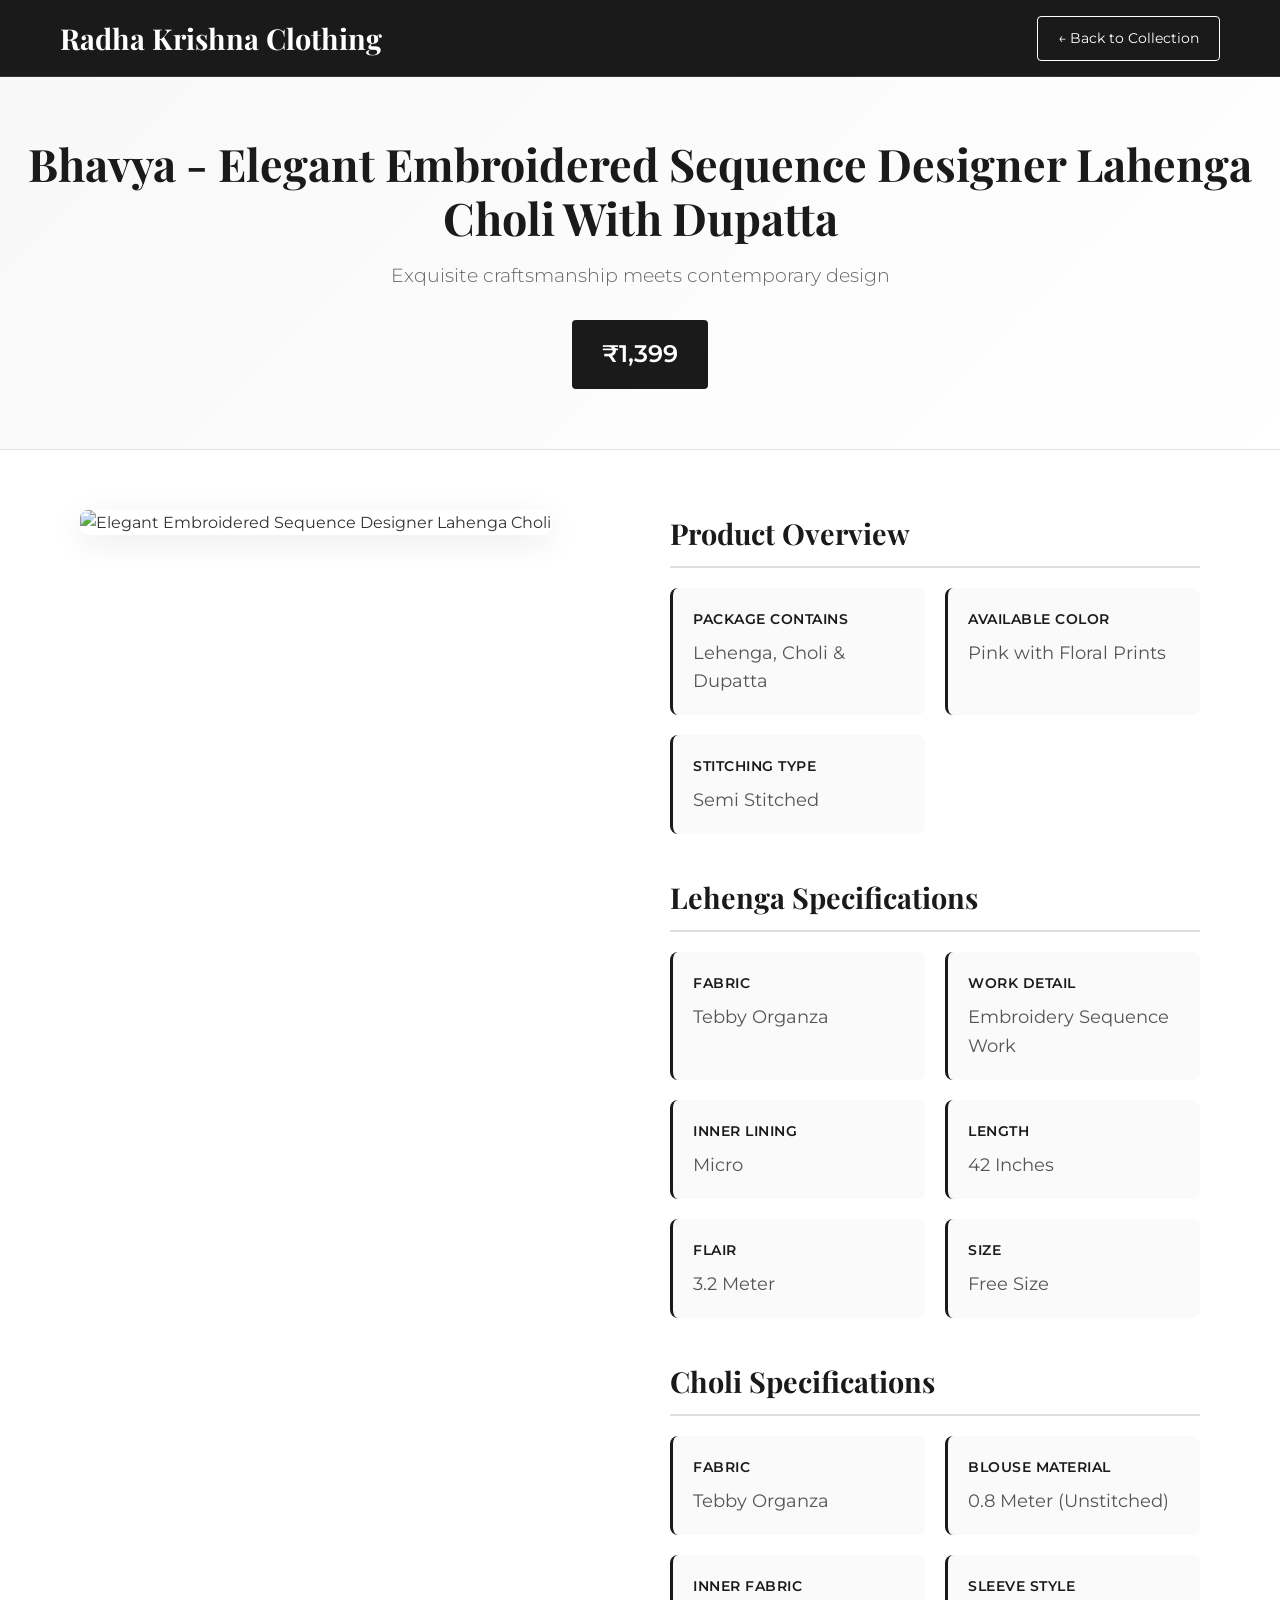
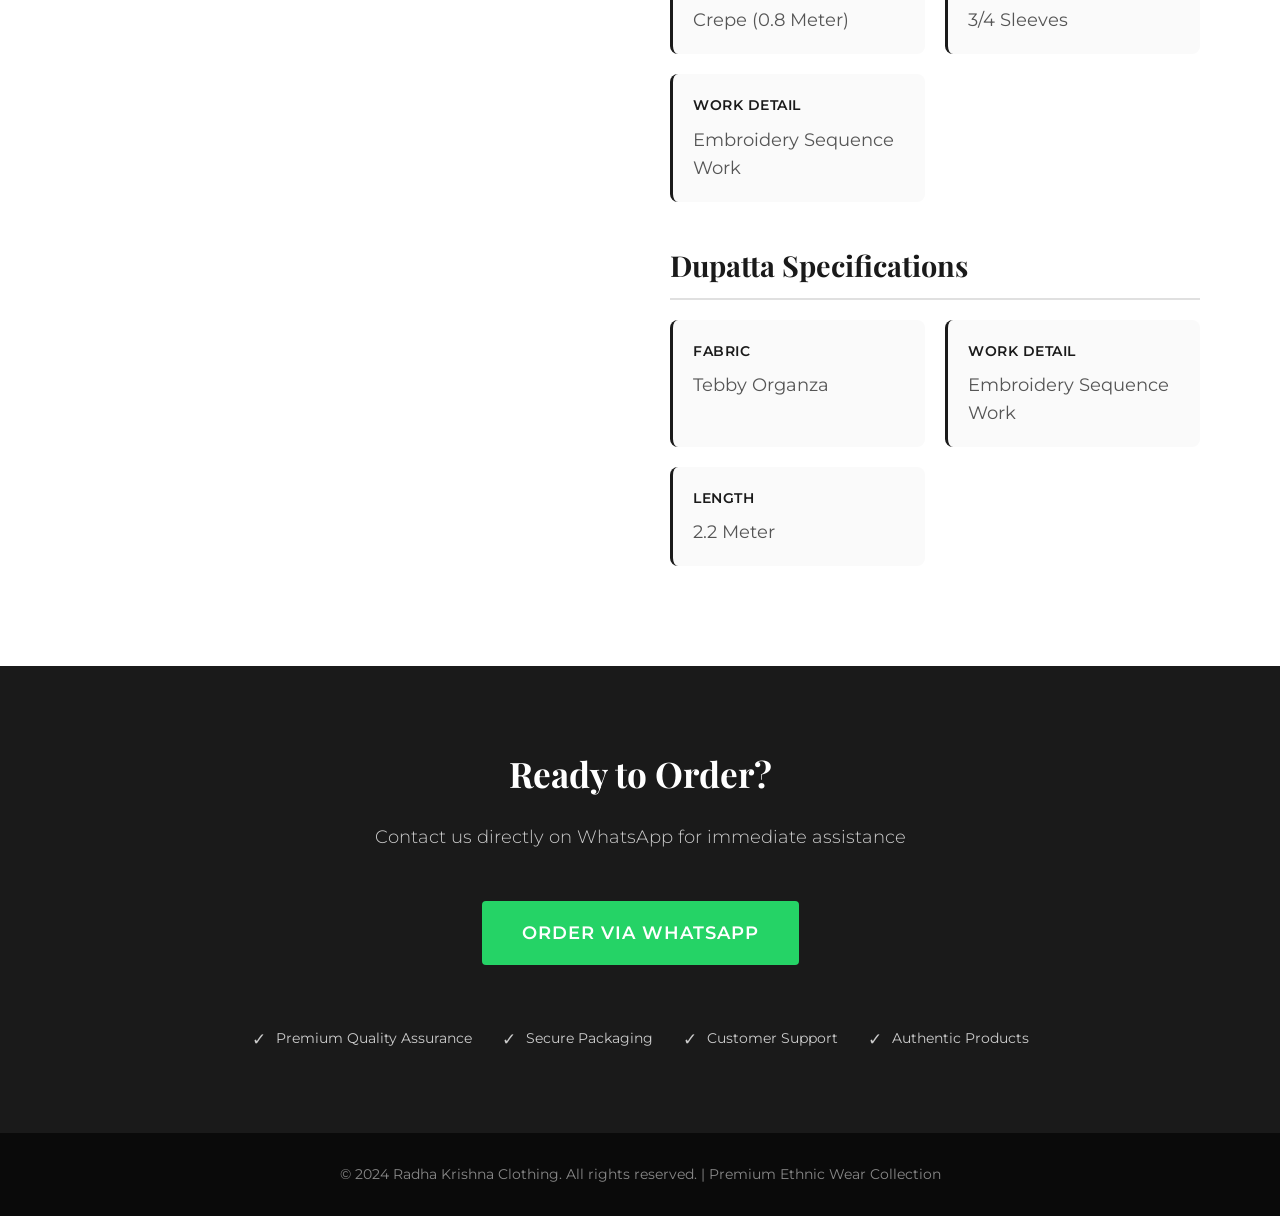
==== p1.html @ b6e1a988 "Add files via upload" ====
<!DOCTYPE html>
<html lang="en">
<head>
    <meta charset="UTF-8">
    <meta name="viewport" content="width=device-width, initial-scale=1.0">
    <title>Bhavya - Elegant Embroidered Sequence Designer Lahenga Choli | Radha Krishna Clothing</title>
    <link href="https://fonts.googleapis.com/css2?family=Playfair+Display:wght@400;700&family=Montserrat:wght@300;400;500;600&display=swap" rel="stylesheet">
    <style>
        * {
            margin: 0;
            padding: 0;
            box-sizing: border-box;
        }

        body {
            font-family: 'Montserrat', sans-serif;
            background: #fafafa;
            color: #333;
            line-height: 1.6;
        }

        .container {
            max-width: 1400px;
            margin: 0 auto;
            background: white;
            min-height: 100vh;
        }

        .navbar {
            background: #1a1a1a;
            padding: 15px 0;
            border-bottom: 1px solid #333;
        }

        .nav-content {
            max-width: 1200px;
            margin: 0 auto;
            padding: 0 20px;
            display: flex;
            justify-content: space-between;
            align-items: center;
        }

        .brand {
            font-family: 'Playfair Display', serif;
            font-size: 1.8em;
            font-weight: 700;
            color: #fff;
            text-decoration: none;
        }

        .home-link {
            color: #fff;
            text-decoration: none;
            padding: 10px 20px;
            border: 1px solid #fff;
            border-radius: 4px;
            font-size: 0.9em;
            transition: all 0.3s ease;
        }

        .home-link:hover {
            background: #fff;
            color: #1a1a1a;
        }

        .product-header {
            background: linear-gradient(135deg, #f8f8f8 0%, #fff 100%);
            padding: 60px 20px;
            text-align: center;
            border-bottom: 1px solid #e0e0e0;
        }

        .product-title {
            font-family: 'Playfair Display', serif;
            font-size: 2.8em;
            font-weight: 700;
            color: #1a1a1a;
            margin-bottom: 15px;
            line-height: 1.2;
        }

        .product-subtitle {
            font-size: 1.2em;
            color: #666;
            margin-bottom: 30px;
            font-weight: 300;
        }

        .price-badge {
            display: inline-block;
            background: #1a1a1a;
            color: #fff;
            padding: 15px 30px;
            font-size: 1.5em;
            font-weight: 600;
            border-radius: 4px;
        }

        .product-content {
            display: flex;
            flex-wrap: wrap;
            padding: 60px 40px;
            gap: 60px;
            max-width: 1200px;
            margin: 0 auto;
        }

        .product-image {
            flex: 1;
            min-width: 350px;
        }

        .product-image img {
            width: 100%;
            height: auto;
            border-radius: 8px;
            box-shadow: 0 8px 32px rgba(0,0,0,0.08);
            transition: transform 0.3s ease;
        }

        .product-image img:hover {
            transform: scale(1.02);
        }

        .product-details {
            flex: 1;
            min-width: 350px;
        }

        .section {
            margin-bottom: 40px;
        }

        .section-title {
            font-family: 'Playfair Display', serif;
            font-size: 1.8em;
            font-weight: 700;
            color: #1a1a1a;
            margin-bottom: 20px;
            padding-bottom: 10px;
            border-bottom: 2px solid #e0e0e0;
        }

        .details-grid {
            display: grid;
            grid-template-columns: repeat(auto-fit, minmax(250px, 1fr));
            gap: 20px;
        }

        .detail-item {
            background: #fafafa;
            padding: 20px;
            border-radius: 8px;
            border-left: 3px solid #1a1a1a;
            transition: all 0.3s ease;
        }

        .detail-item:hover {
            background: #f0f0f0;
            transform: translateX(5px);
        }

        .detail-label {
            font-weight: 600;
            color: #1a1a1a;
            margin-bottom: 8px;
            font-size: 0.9em;
            text-transform: uppercase;
            letter-spacing: 0.5px;
        }

        .detail-value {
            color: #555;
            font-size: 1.1em;
        }

        .order-section {
            background: #1a1a1a;
            padding: 80px 40px;
            text-align: center;
            color: white;
        }

        .order-title {
            font-family: 'Playfair Display', serif;
            font-size: 2.2em;
            font-weight: 700;
            margin-bottom: 20px;
        }

        .order-subtitle {
            font-size: 1.1em;
            color: #ccc;
            margin-bottom: 40px;
            font-weight: 300;
        }

        .order-btn {
            display: inline-block;
            background: #25d366;
            color: white;
            padding: 18px 40px;
            text-decoration: none;
            font-size: 1.1em;
            font-weight: 600;
            border-radius: 4px;
            transition: all 0.3s ease;
            margin: 10px;
            text-transform: uppercase;
            letter-spacing: 1px;
        }

        .order-btn:hover {
            background: #128c7e;
            transform: translateY(-2px);
            box-shadow: 0 8px 24px rgba(37, 211, 102, 0.3);
        }

        .trust-badges {
            display: flex;
            justify-content: center;
            flex-wrap: wrap;
            gap: 30px;
            margin-top: 50px;
        }

        .trust-badge {
            display: flex;
            align-items: center;
            gap: 10px;
            color: #ccc;
            font-size: 0.9em;
        }

        .trust-badge-icon {
            font-size: 1.2em;
        }

        .footer {
            background: #0a0a0a;
            color: #888;
            text-align: center;
            padding: 30px 20px;
            font-size: 0.9em;
        }

        @media (max-width: 768px) {
            .product-content {
                flex-direction: column;
                padding: 40px 20px;
                gap: 40px;
            }
            
            .product-header {
                padding: 40px 20px;
            }
            
            .product-title {
                font-size: 2em;
            }
            
            .nav-content {
                flex-direction: column;
                gap: 15px;
            }
            
            .order-section {
                padding: 60px 20px;
            }
        }
    </style>
</head>
<body>
    <div class="container">
        <nav class="navbar">
            <div class="nav-content">
                <a href="https://radhakrishnaclothing.github.io/Radha_Krishna_CLOTHINGG/" class="brand">Radha Krishna Clothing</a>
                <a href="https://radhakrishnaclothing.github.io/Radha_Krishna_CLOTHINGG/" class="home-link">← Back to Collection</a>
            </div>
        </nav>

        <header class="product-header">
            <h1 class="product-title">Bhavya - Elegant Embroidered Sequence Designer Lahenga Choli With Dupatta</h1>
            <p class="product-subtitle">Exquisite craftsmanship meets contemporary design</p>
            <div class="price-badge">₹1,399</div>
        </header>

        <main class="product-content">
            <div class="product-image">
                <img src="https://via.placeholder.com/500x700/f5f5f5/333333?text=Bhavya+Elegant+Lehenga+Collection" alt="Elegant Embroidered Sequence Designer Lahenga Choli">
            </div>

            <div class="product-details">
                <section class="section">
                    <h2 class="section-title">Product Overview</h2>
                    <div class="details-grid">
                        <div class="detail-item">
                            <div class="detail-label">Package Contains</div>
                            <div class="detail-value">Lehenga, Choli & Dupatta</div>
                        </div>
                        <div class="detail-item">
                            <div class="detail-label">Available Color</div>
                            <div class="detail-value">Pink with Floral Prints</div>
                        </div>
                        <div class="detail-item">
                            <div class="detail-label">Stitching Type</div>
                            <div class="detail-value">Semi Stitched</div>
                        </div>
                    </div>
                </section>

                <section class="section">
                    <h2 class="section-title">Lehenga Specifications</h2>
                    <div class="details-grid">
                        <div class="detail-item">
                            <div class="detail-label">Fabric</div>
                            <div class="detail-value">Tebby Organza</div>
                        </div>
                        <div class="detail-item">
                            <div class="detail-label">Work Detail</div>
                            <div class="detail-value">Embroidery Sequence Work</div>
                        </div>
                        <div class="detail-item">
                            <div class="detail-label">Inner Lining</div>
                            <div class="detail-value">Micro</div>
                        </div>
                        <div class="detail-item">
                            <div class="detail-label">Length</div>
                            <div class="detail-value">42 Inches</div>
                        </div>
                        <div class="detail-item">
                            <div class="detail-label">Flair</div>
                            <div class="detail-value">3.2 Meter</div>
                        </div>
                        <div class="detail-item">
                            <div class="detail-label">Size</div>
                            <div class="detail-value">Free Size</div>
                        </div>
                    </div>
                </section>

                <section class="section">
                    <h2 class="section-title">Choli Specifications</h2>
                    <div class="details-grid">
                        <div class="detail-item">
                            <div class="detail-label">Fabric</div>
                            <div class="detail-value">Tebby Organza</div>
                        </div>
                        <div class="detail-item">
                            <div class="detail-label">Blouse Material</div>
                            <div class="detail-value">0.8 Meter (Unstitched)</div>
                        </div>
                        <div class="detail-item">
                            <div class="detail-label">Inner Fabric</div>
                            <div class="detail-value">Crepe (0.8 Meter)</div>
                        </div>
                        <div class="detail-item">
                            <div class="detail-label">Sleeve Style</div>
                            <div class="detail-value">3/4 Sleeves</div>
                        </div>
                        <div class="detail-item">
                            <div class="detail-label">Work Detail</div>
                            <div class="detail-value">Embroidery Sequence Work</div>
                        </div>
                    </div>
                </section>

                <section class="section">
                    <h2 class="section-title">Dupatta Specifications</h2>
                    <div class="details-grid">
                        <div class="detail-item">
                            <div class="detail-label">Fabric</div>
                            <div class="detail-value">Tebby Organza</div>
                        </div>
                        <div class="detail-item">
                            <div class="detail-label">Work Detail</div>
                            <div class="detail-value">Embroidery Sequence Work</div>
                        </div>
                        <div class="detail-item">
                            <div class="detail-label">Length</div>
                            <div class="detail-value">2.2 Meter</div>
                        </div>
                    </div>
                </section>
            </div>
        </main>

        <section class="order-section">
            <h2 class="order-title">Ready to Order?</h2>
            <p class="order-subtitle">Contact us directly on WhatsApp for immediate assistance</p>
            <a href="https://wa.me/9313057780?text=Hello%2C%20I%20would%20like%20to%20purchase%20the%20Bhavya%20Elegant%20Embroidered%20Sequence%20Designer%20Lahenga%20Choli%20With%20Dupatta%20priced%20at%20%E2%82%B91399" class="order-btn">Order via WhatsApp</a>
            
            <div class="trust-badges">
                <div class="trust-badge">
                    <span class="trust-badge-icon">✓</span>
                    <span>Premium Quality Assurance</span>
                </div>
                <div class="trust-badge">
                    <span class="trust-badge-icon">✓</span>
                    <span>Secure Packaging</span>
                </div>
                <div class="trust-badge">
                    <span class="trust-badge-icon">✓</span>
                    <span>Customer Support</span>
                </div>
                <div class="trust-badge">
                    <span class="trust-badge-icon">✓</span>
                    <span>Authentic Products</span>
                </div>
            </div>
        </section>

        <footer class="footer">
            <p>&copy; 2024 Radha Krishna Clothing. All rights reserved. | Premium Ethnic Wear Collection</p>
        </footer>
    </div>
</body>
</html>
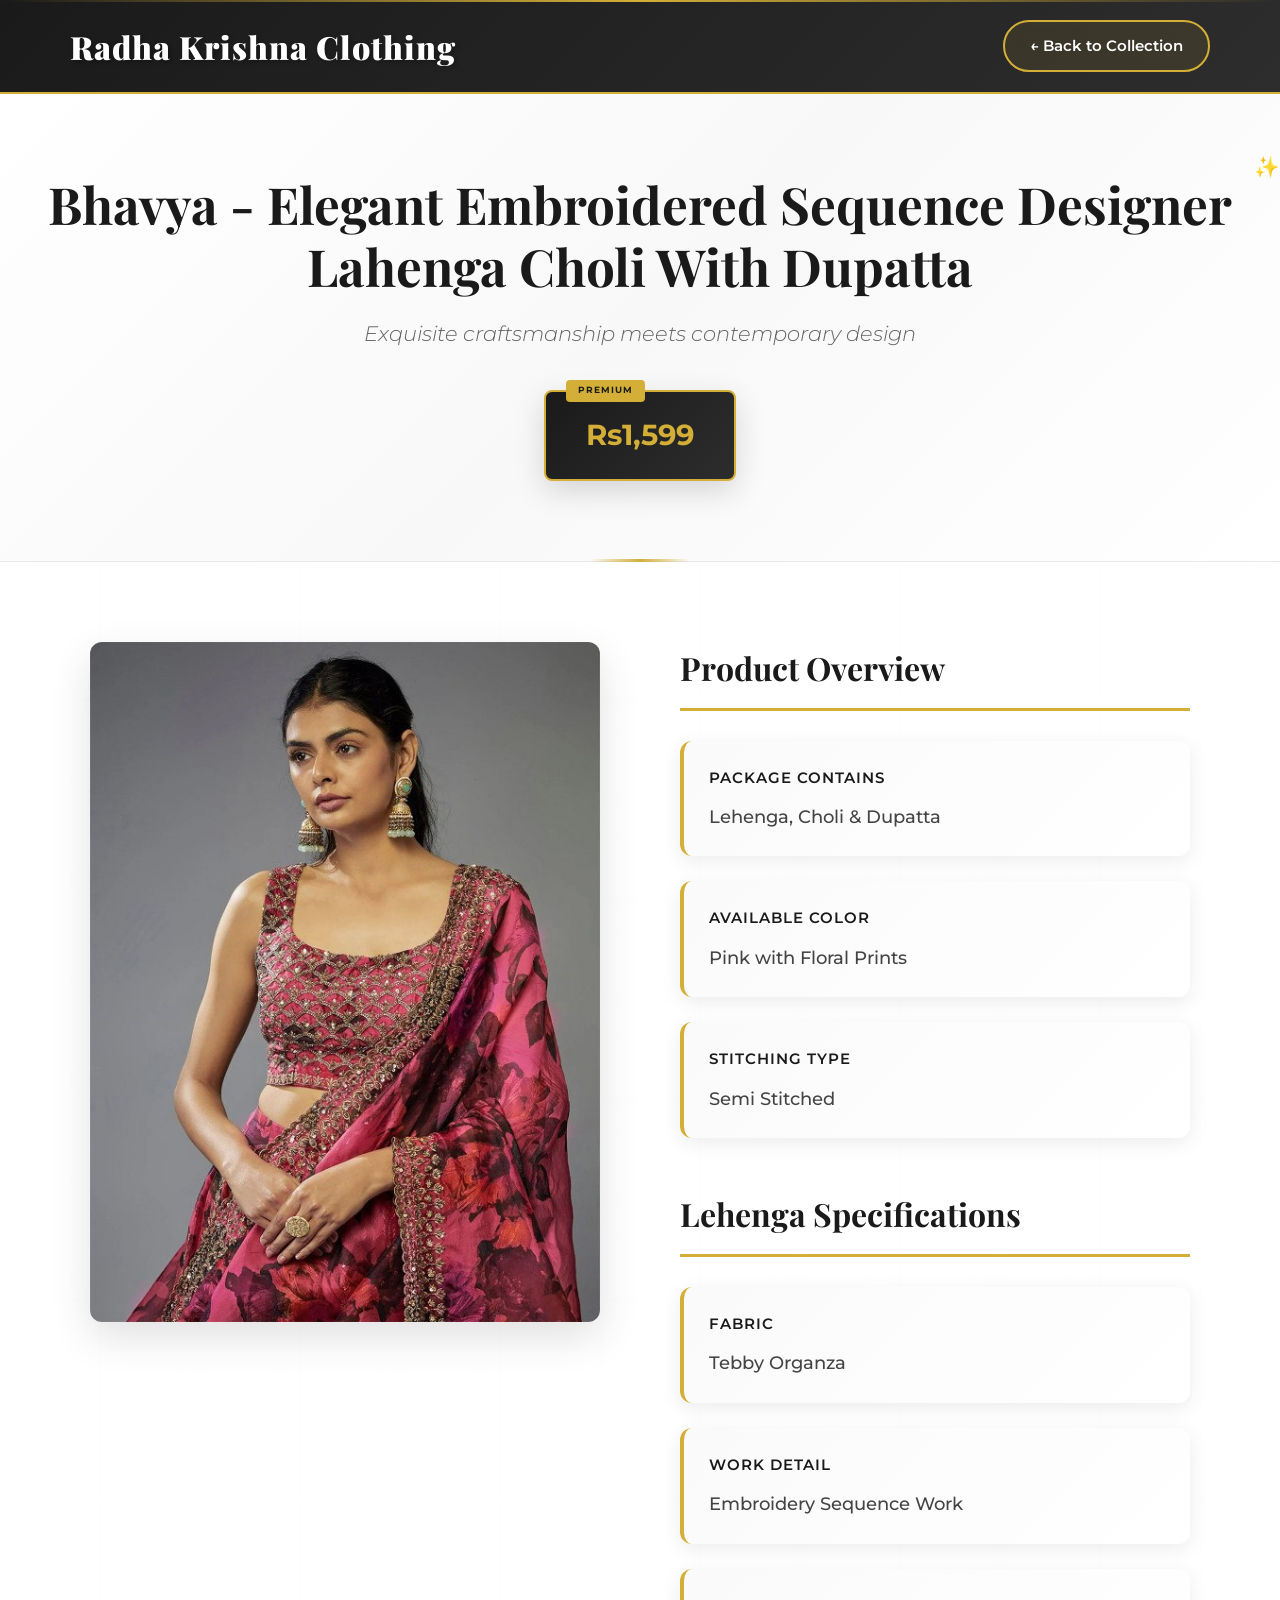
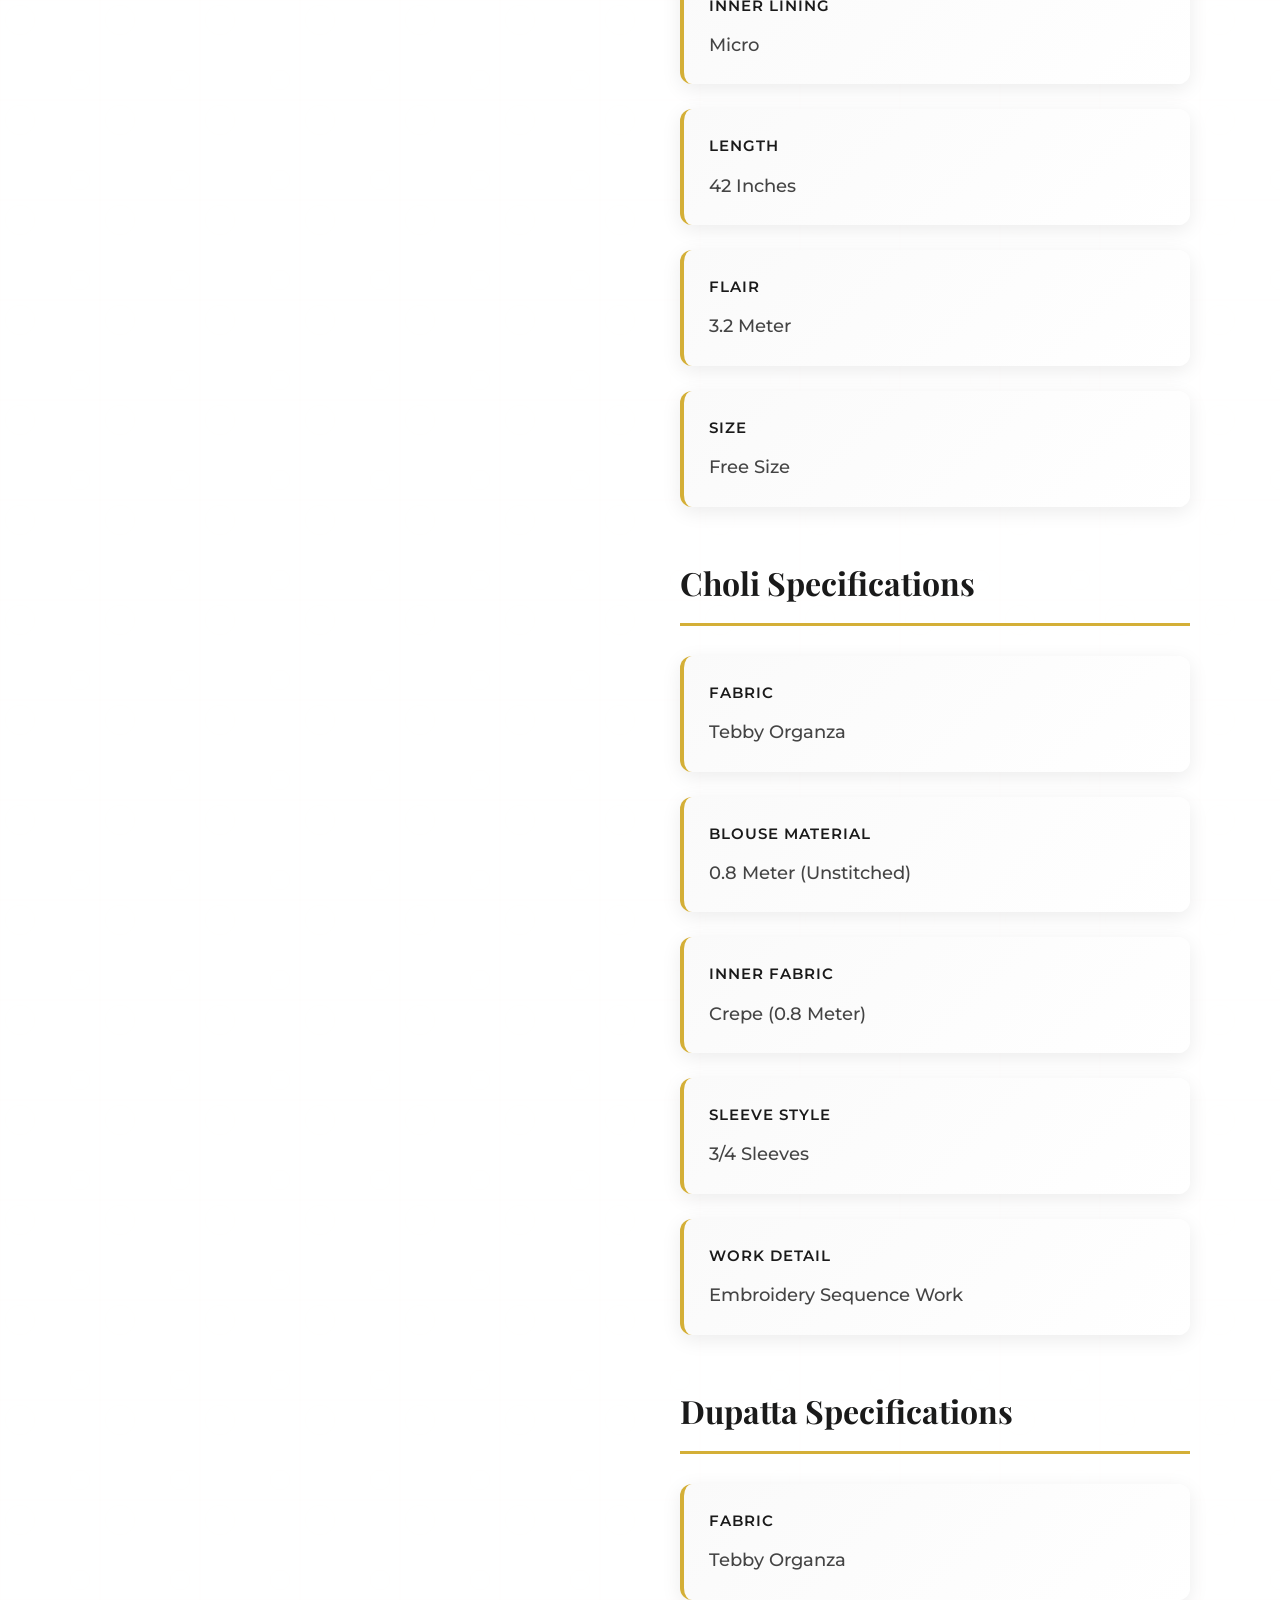
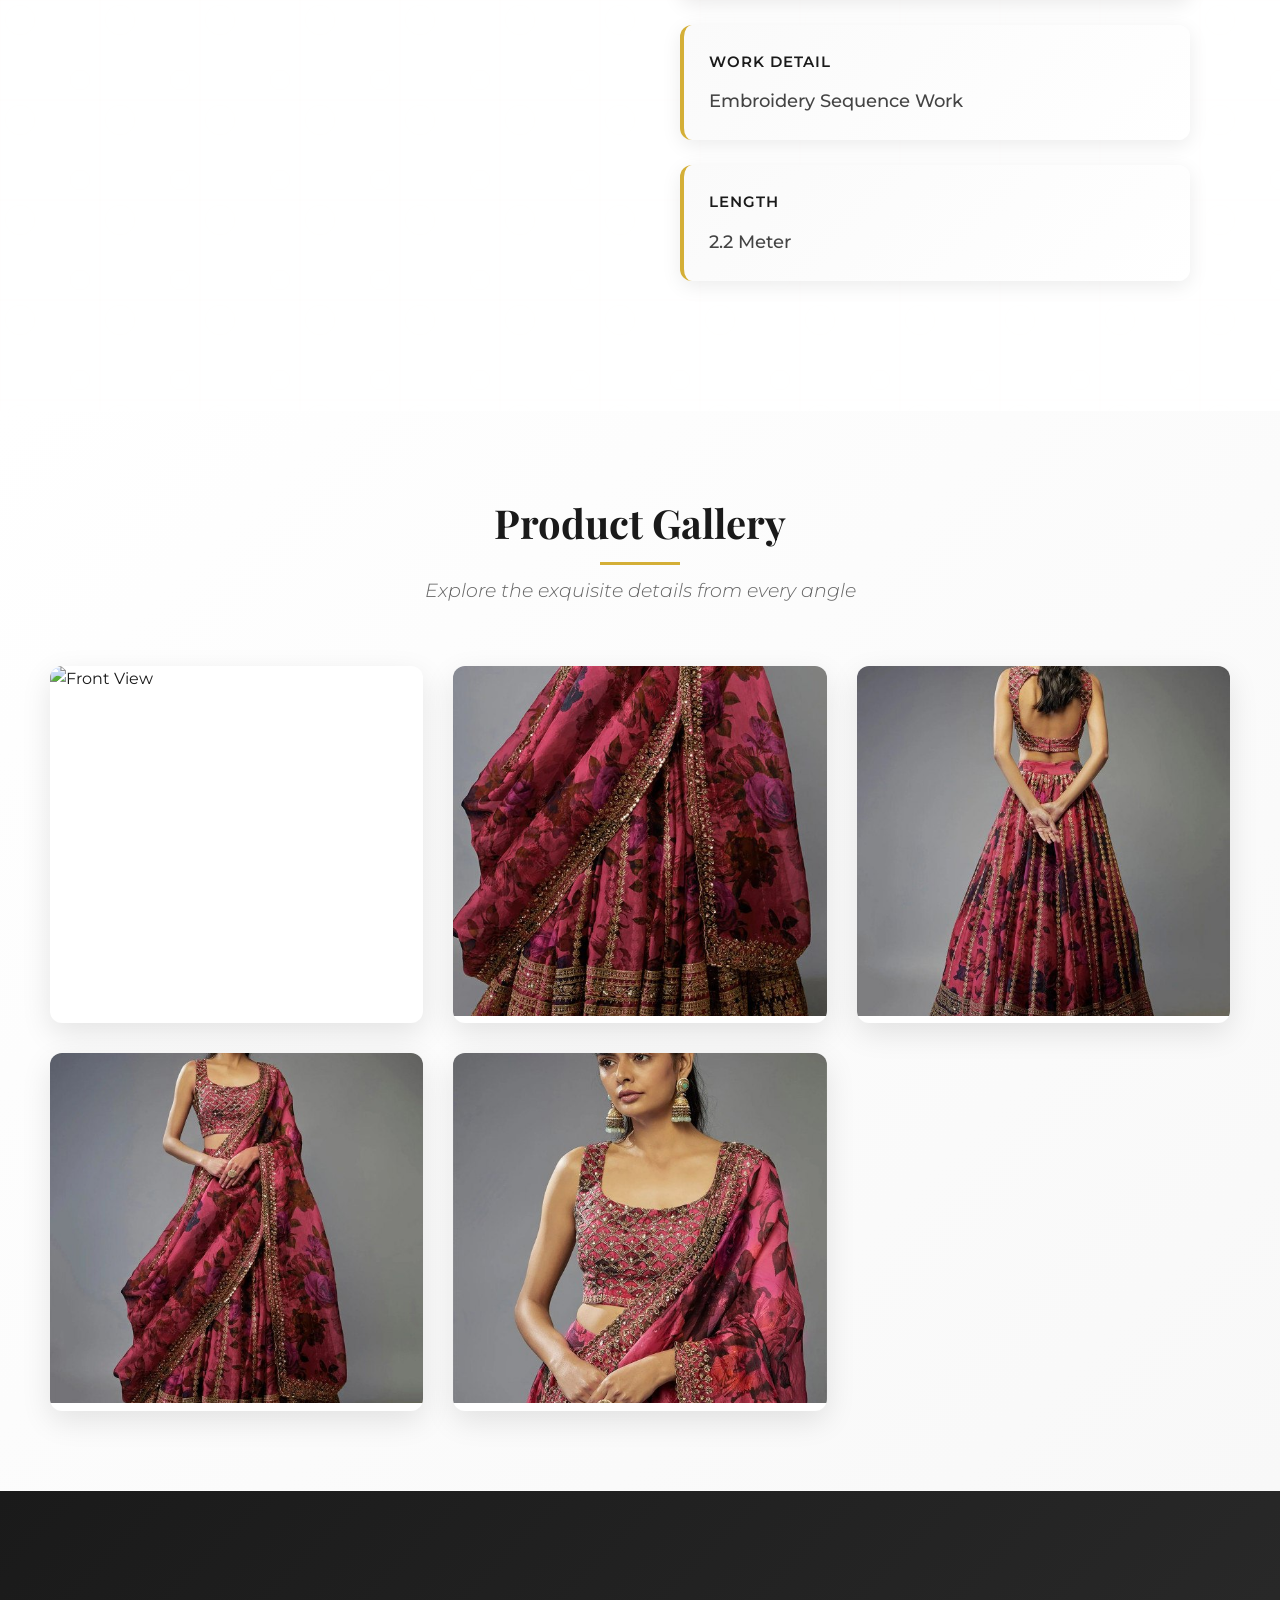
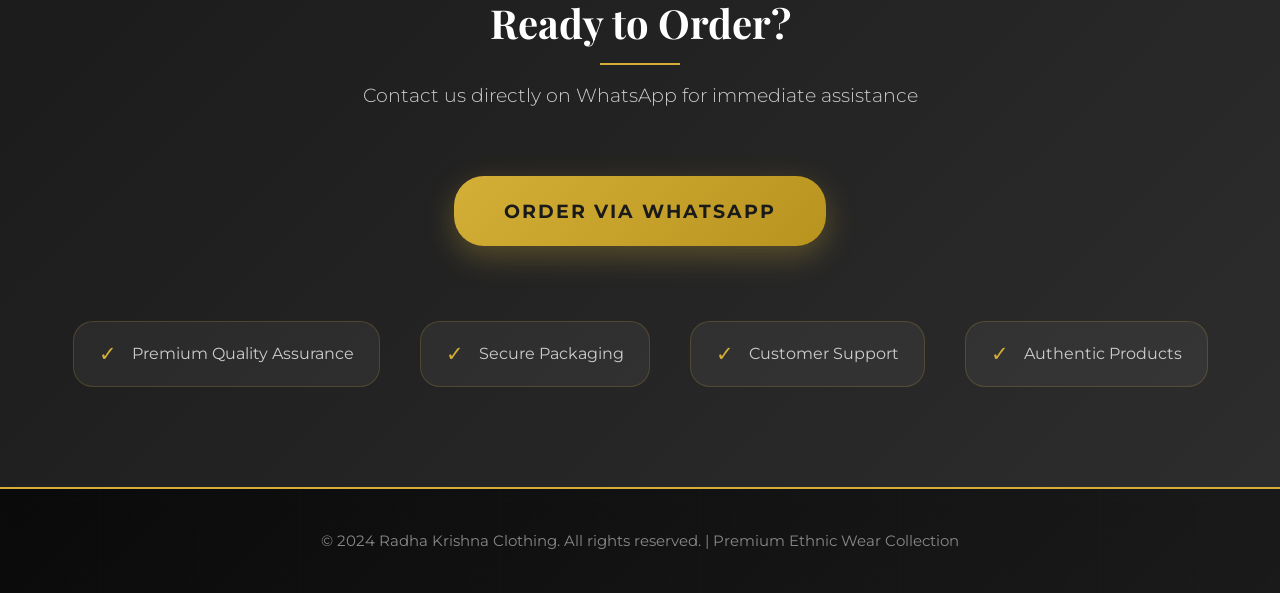
==== commit 5ec1a285: "Update p1.html" ====
--- a/p1.html
+++ b/p1.html
@@ -4,7 +4,8 @@
     <meta charset="UTF-8">
     <meta name="viewport" content="width=device-width, initial-scale=1.0">
     <title>Bhavya - Elegant Embroidered Sequence Designer Lahenga Choli | Radha Krishna Clothing</title>
-    <link href="https://fonts.googleapis.com/css2?family=Playfair+Display:wght@400;700&family=Montserrat:wght@300;400;500;600&display=swap" rel="stylesheet">
+    <link href="https://fonts.googleapis.com/css2?family=Playfair+Display:wght@400;700;900&family=Montserrat:wght@300;400;500;600;700&family=Dancing+Script:wght@700&display=swap" rel="stylesheet">
+    <link rel="stylesheet" href="https://cdnjs.cloudflare.com/ajax/libs/font-awesome/6.4.0/css/all.min.css">
     <style>
         * {
             margin: 0;
@@ -14,9 +15,10 @@
 
         body {
             font-family: 'Montserrat', sans-serif;
-            background: #fafafa;
-            color: #333;
+            background: linear-gradient(135deg, #f8f4f0 0%, #faf6f2 50%, #fff5f5 100%);
+            color: #1a1a1a;
             line-height: 1.6;
+            overflow-x: hidden;
         }
 
         .container {
@@ -24,18 +26,50 @@
             margin: 0 auto;
             background: white;
             min-height: 100vh;
+            box-shadow: 0 0 50px rgba(0,0,0,0.05);
+            position: relative;
+        }
+
+        .container::before {
+            content: '';
+            position: absolute;
+            top: 0;
+            left: 0;
+            right: 0;
+            bottom: 0;
+            background: url('data:image/svg+xml,<svg xmlns="http://www.w3.org/2000/svg" width="100" height="100" viewBox="0 0 100 100"><rect width="100" height="100" fill="none" stroke="%23D4AF37" stroke-width="0.5" opacity="0.1"/><circle cx="20" cy="20" r="15" fill="none" stroke="%23D4AF37" stroke-width="0.3" opacity="0.1"/><circle cx="80" cy="80" r="10" fill="none" stroke="%23D4AF37" stroke-width="0.3" opacity="0.1"/></svg>');
+            pointer-events: none;
+            opacity: 0.3;
         }
 
         .navbar {
-            background: #1a1a1a;
-            padding: 15px 0;
-            border-bottom: 1px solid #333;
+            background: linear-gradient(135deg, #1a1a1a 0%, #2d2d2d 100%);
+            padding: 20px 0;
+            border-bottom: 2px solid #D4AF37;
+            position: relative;
+            overflow: hidden;
+        }
+
+        .navbar::before {
+            content: '';
+            position: absolute;
+            top: 0;
+            left: -100%;
+            width: 100%;
+            height: 2px;
+            background: linear-gradient(90deg, transparent, #D4AF37, transparent);
+            animation: shimmer 3s infinite;
+        }
+
+        @keyframes shimmer {
+            0% { left: -100%; }
+            100% { left: 100%; }
         }
 
         .nav-content {
             max-width: 1200px;
             margin: 0 auto;
-            padding: 0 20px;
+            padding: 0 30px;
             display: flex;
             justify-content: space-between;
             align-items: center;
@@ -43,84 +77,158 @@
 
         .brand {
             font-family: 'Playfair Display', serif;
-            font-size: 1.8em;
-            font-weight: 700;
+            font-size: 2em;
+            font-weight: 900;
             color: #fff;
             text-decoration: none;
+            text-shadow: 2px 2px 4px rgba(0,0,0,0.3);
+            letter-spacing: 1px;
         }
 
         .home-link {
             color: #fff;
             text-decoration: none;
-            padding: 10px 20px;
-            border: 1px solid #fff;
-            border-radius: 4px;
-            font-size: 0.9em;
-            transition: all 0.3s ease;
+            padding: 12px 25px;
+            border: 2px solid #D4AF37;
+            border-radius: 30px;
+            font-size: 0.95em;
+            font-weight: 600;
+            transition: all 0.4s ease;
+            background: rgba(212, 175, 55, 0.1);
+            backdrop-filter: blur(10px);
         }
 
         .home-link:hover {
-            background: #fff;
+            background: #D4AF37;
             color: #1a1a1a;
+            transform: translateY(-2px);
+            box-shadow: 0 8px 25px rgba(212, 175, 55, 0.3);
         }
 
         .product-header {
-            background: linear-gradient(135deg, #f8f8f8 0%, #fff 100%);
-            padding: 60px 20px;
+            background: linear-gradient(135deg, #fff 0%, #f8f8f8 50%, #fff 100%);
+            padding: 80px 30px;
             text-align: center;
-            border-bottom: 1px solid #e0e0e0;
+            border-bottom: 1px solid #e8e8e8;
+            position: relative;
+        }
+
+        .product-header::after {
+            content: '';
+            position: absolute;
+            bottom: -1px;
+            left: 50%;
+            transform: translateX(-50%);
+            width: 100px;
+            height: 3px;
+            background: linear-gradient(90deg, transparent, #D4AF37, transparent);
         }
 
         .product-title {
             font-family: 'Playfair Display', serif;
-            font-size: 2.8em;
+            font-size: 3.2em;
             font-weight: 700;
             color: #1a1a1a;
-            margin-bottom: 15px;
+            margin-bottom: 20px;
             line-height: 1.2;
+            position: relative;
+        }
+
+        .product-title::after {
+            content: '✨';
+            position: absolute;
+            top: -20px;
+            right: -30px;
+            font-size: 0.4em;
+            animation: sparkle 2s infinite;
+        }
+
+        @keyframes sparkle {
+            0%, 100% { opacity: 0.3; transform: scale(0.8); }
+            50% { opacity: 1; transform: scale(1.2); }
         }
 
         .product-subtitle {
-            font-size: 1.2em;
+            font-size: 1.3em;
             color: #666;
-            margin-bottom: 30px;
+            margin-bottom: 40px;
             font-weight: 300;
+            font-style: italic;
         }
 
         .price-badge {
             display: inline-block;
-            background: #1a1a1a;
-            color: #fff;
-            padding: 15px 30px;
-            font-size: 1.5em;
-            font-weight: 600;
+            background: linear-gradient(135deg, #1a1a1a 0%, #2d2d2d 100%);
+            color: #D4AF37;
+            padding: 20px 40px;
+            font-size: 1.8em;
+            font-weight: 700;
+            border-radius: 8px;
+            position: relative;
+            box-shadow: 0 10px 30px rgba(0,0,0,0.15);
+            border: 2px solid #D4AF37;
+        }
+
+        .price-badge::before {
+            content: 'PREMIUM';
+            position: absolute;
+            top: -12px;
+            left: 20px;
+            background: #D4AF37;
+            color: #1a1a1a;
+            padding: 4px 12px;
             border-radius: 4px;
+            font-size: 0.3em;
+            font-weight: 700;
+            letter-spacing: 1px;
         }
 
         .product-content {
             display: flex;
             flex-wrap: wrap;
-            padding: 60px 40px;
-            gap: 60px;
+            padding: 80px 50px;
+            gap: 80px;
             max-width: 1200px;
             margin: 0 auto;
         }
 
         .product-image {
             flex: 1;
-            min-width: 350px;
+            min-width: 400px;
+            position: relative;
+        }
+
+        .product-image::before {
+            content: '';
+            position: absolute;
+            top: -15px;
+            left: -15px;
+            right: -15px;
+            bottom: -15px;
+            background: linear-gradient(45deg, #D4AF37, transparent, #D4AF37);
+            border-radius: 12px;
+            opacity: 0;
+            z-index: -1;
+            transition: opacity 0.3s ease;
+        }
+
+        .product-image:hover::before {
+            opacity: 0.1;
         }
 
         .product-image img {
             width: 100%;
             height: auto;
-            border-radius: 8px;
-            box-shadow: 0 8px 32px rgba(0,0,0,0.08);
-            transition: transform 0.3s ease;
+            border-radius: 12px;
+            box-shadow: 0 15px 40px rgba(0,0,0,0.12);
+            transition: all 0.4s ease;
+            position: relative;
+            z-index: 2;
         }
 
         .product-image img:hover {
-            transform: scale(1.02);
+            transform: scale(1.03) translateY(-5px);
+            box-shadow: 0 20px 50px rgba(0,0,0,0.18);
         }
 
         .product-details {
@@ -129,144 +237,489 @@
         }
 
         .section {
-            margin-bottom: 40px;
+            margin-bottom: 50px;
+            position: relative;
         }
 
         .section-title {
             font-family: 'Playfair Display', serif;
-            font-size: 1.8em;
+            font-size: 2em;
             font-weight: 700;
             color: #1a1a1a;
-            margin-bottom: 20px;
-            padding-bottom: 10px;
-            border-bottom: 2px solid #e0e0e0;
+            margin-bottom: 30px;
+            padding-bottom: 15px;
+            border-bottom: 3px solid #D4AF37;
+            position: relative;
+        }
+
+        .section-title::before {
+            content: '';
+            position: absolute;
+            bottom: -3px;
+            left: 0;
+            width: 50px;
+            height: 3px;
+            background: #D4AF37;
         }
 
         .details-grid {
             display: grid;
-            grid-template-columns: repeat(auto-fit, minmax(250px, 1fr));
-            gap: 20px;
+            grid-template-columns: repeat(auto-fit, minmax(280px, 1fr));
+            gap: 25px;
         }
 
         .detail-item {
-            background: #fafafa;
-            padding: 20px;
-            border-radius: 8px;
-            border-left: 3px solid #1a1a1a;
-            transition: all 0.3s ease;
+            background: linear-gradient(135deg, #fafafa 0%, #fff 100%);
+            padding: 25px;
+            border-radius: 12px;
+            border-left: 4px solid #D4AF37;
+            transition: all 0.4s ease;
+            position: relative;
+            box-shadow: 0 5px 20px rgba(0,0,0,0.08);
+        }
+
+        .detail-item::before {
+            content: '';
+            position: absolute;
+            top: 0;
+            left: 0;
+            right: 0;
+            height: 2px;
+            background: linear-gradient(90deg, transparent, #D4AF37, transparent);
+            opacity: 0;
+            transition: opacity 0.3s ease;
+        }
+
+        .detail-item:hover::before {
+            opacity: 1;
         }
 
         .detail-item:hover {
-            background: #f0f0f0;
-            transform: translateX(5px);
+            background: linear-gradient(135deg, #fff 0%, #f8f8f8 100%);
+            transform: translateX(8px) translateY(-3px);
+            box-shadow: 0 10px 30px rgba(0,0,0,0.15);
+            border-left-color: #B8941F;
         }
 
         .detail-label {
             font-weight: 600;
             color: #1a1a1a;
-            margin-bottom: 8px;
-            font-size: 0.9em;
+            margin-bottom: 12px;
+            font-size: 0.95em;
             text-transform: uppercase;
-            letter-spacing: 0.5px;
+            letter-spacing: 1px;
         }
 
         .detail-value {
-            color: #555;
-            font-size: 1.1em;
+            color: #444;
+            font-size: 1.15em;
+            font-weight: 500;
         }
 
         .order-section {
-            background: #1a1a1a;
-            padding: 80px 40px;
+            background: linear-gradient(135deg, #1a1a1a 0%, #2d2d2d 100%);
+            padding: 100px 50px;
             text-align: center;
             color: white;
+            position: relative;
+            overflow: hidden;
+        }
+
+        .order-section::before {
+            content: '';
+            position: absolute;
+            top: 0;
+            left: -100%;
+            width: 100%;
+            height: 100%;
+            background: linear-gradient(90deg, transparent, rgba(212, 175, 55, 0.1), transparent);
+            animation: orderShimmer 4s infinite;
+        }
+
+        @keyframes orderShimmer {
+            0% { left: -100%; }
+            100% { left: 100%; }
         }
 
         .order-title {
             font-family: 'Playfair Display', serif;
-            font-size: 2.2em;
+            font-size: 2.5em;
             font-weight: 700;
-            margin-bottom: 20px;
+            margin-bottom: 25px;
+            position: relative;
+        }
+
+        .order-title::after {
+            content: '';
+            position: absolute;
+            bottom: -10px;
+            left: 50%;
+            transform: translateX(-50%);
+            width: 80px;
+            height: 2px;
+            background: #D4AF37;
         }
 
         .order-subtitle {
-            font-size: 1.1em;
+            font-size: 1.2em;
             color: #ccc;
-            margin-bottom: 40px;
+            margin-bottom: 50px;
             font-weight: 300;
         }
 
         .order-btn {
             display: inline-block;
-            background: #25d366;
-            color: white;
-            padding: 18px 40px;
+            background: linear-gradient(135deg, #D4AF37 0%, #B8941F 100%);
+            color: #1a1a1a;
+            padding: 20px 50px;
             text-decoration: none;
-            font-size: 1.1em;
-            font-weight: 600;
-            border-radius: 4px;
-            transition: all 0.3s ease;
-            margin: 10px;
+            font-size: 1.2em;
+            font-weight: 700;
+            border-radius: 30px;
+            transition: all 0.4s ease;
+            margin: 15px;
             text-transform: uppercase;
-            letter-spacing: 1px;
+            letter-spacing: 2px;
+            position: relative;
+            box-shadow: 0 10px 30px rgba(212, 175, 55, 0.3);
+        }
+
+        .order-btn::before {
+            content: '';
+            position: absolute;
+            top: 0;
+            left: 0;
+            right: 0;
+            bottom: 0;
+            border-radius: 30px;
+            background: linear-gradient(135deg, transparent, rgba(255,255,255,0.2), transparent);
+            opacity: 0;
+            transition: opacity 0.3s ease;
+        }
+
+        .order-btn:hover::before {
+            opacity: 1;
         }
 
         .order-btn:hover {
-            background: #128c7e;
-            transform: translateY(-2px);
-            box-shadow: 0 8px 24px rgba(37, 211, 102, 0.3);
+            background: linear-gradient(135deg, #B8941F 0%, #D4AF37 100%);
+            transform: translateY(-3px);
+            box-shadow: 0 15px 40px rgba(212, 175, 55, 0.4);
         }
 
         .trust-badges {
             display: flex;
             justify-content: center;
             flex-wrap: wrap;
-            gap: 30px;
-            margin-top: 50px;
+            gap: 40px;
+            margin-top: 60px;
         }
 
         .trust-badge {
             display: flex;
             align-items: center;
-            gap: 10px;
+            gap: 15px;
             color: #ccc;
-            font-size: 0.9em;
+            font-size: 1em;
+            padding: 15px 25px;
+            background: rgba(255,255,255,0.05);
+            border-radius: 20px;
+            transition: all 0.3s ease;
+            border: 1px solid rgba(212, 175, 55, 0.2);
+        }
+
+        .trust-badge:hover {
+            background: rgba(212, 175, 55, 0.1);
+            border-color: #D4AF37;
+            transform: translateY(-2px);
         }
 
         .trust-badge-icon {
-            font-size: 1.2em;
+            font-size: 1.3em;
+            color: #D4AF37;
         }
 
         .footer {
-            background: #0a0a0a;
+            background: linear-gradient(135deg, #0a0a0a 0%, #1a1a1a 100%);
             color: #888;
             text-align: center;
-            padding: 30px 20px;
+            padding: 40px 30px;
+            font-size: 0.95em;
+            border-top: 2px solid #D4AF37;
+        }
+
+        .footer::before {
+            content: '';
+            position: absolute;
+            top: 0;
+            left: 0;
+            right: 0;
+            height: 2px;
+            background: linear-gradient(90deg, transparent, #D4AF37, transparent);
+        }
+
+        /* Image Gallery Styles */
+        .image-gallery {
+            padding: 80px 50px;
+            background: linear-gradient(135deg, #fff 0%, #f8f8f8 100%);
+            position: relative;
+        }
+
+        .gallery-header {
+            text-align: center;
+            margin-bottom: 60px;
+        }
+
+        .gallery-title {
+            font-family: 'Playfair Display', serif;
+            font-size: 2.5em;
+            font-weight: 700;
+            color: #1a1a1a;
+            margin-bottom: 20px;
+            position: relative;
+        }
+
+        .gallery-title::after {
+            content: '';
+            position: absolute;
+            bottom: -10px;
+            left: 50%;
+            transform: translateX(-50%);
+            width: 80px;
+            height: 3px;
+            background: #D4AF37;
+        }
+
+        .gallery-subtitle {
+            font-size: 1.2em;
+            color: #666;
+            font-weight: 300;
+            font-style: italic;
+        }
+
+        .gallery-grid {
+            display: grid;
+            grid-template-columns: repeat(auto-fit, minmax(300px, 1fr));
+            gap: 30px;
+            max-width: 1200px;
+            margin: 0 auto;
+        }
+
+        .gallery-item {
+            position: relative;
+            border-radius: 12px;
+            overflow: hidden;
+            box-shadow: 0 10px 30px rgba(0,0,0,0.1);
+            transition: all 0.4s ease;
+            cursor: pointer;
+            background: #fff;
+        }
+
+        .gallery-item::before {
+            content: '';
+            position: absolute;
+            top: 0;
+            left: 0;
+            right: 0;
+            bottom: 0;
+            background: linear-gradient(45deg, transparent, rgba(212, 175, 55, 0.1), transparent);
+            opacity: 0;
+            transition: opacity 0.3s ease;
+            z-index: 1;
+        }
+
+        .gallery-item:hover::before {
+            opacity: 1;
+        }
+
+        .gallery-item:hover {
+            transform: translateY(-5px) scale(1.02);
+            box-shadow: 0 20px 50px rgba(0,0,0,0.15);
+        }
+
+        .gallery-item img {
+            width: 100%;
+            height: 350px;
+            object-fit: cover;
+            transition: transform 0.4s ease;
+        }
+
+        .gallery-item:hover img {
+            transform: scale(1.05);
+        }
+
+        .gallery-overlay {
+            position: absolute;
+            bottom: 0;
+            left: 0;
+            right: 0;
+            background: linear-gradient(to top, rgba(0,0,0,0.8), transparent);
+            color: white;
+            padding: 30px 20px 20px;
+            transform: translateY(100%);
+            transition: transform 0.4s ease;
+            z-index: 2;
+        }
+
+        .gallery-item:hover .gallery-overlay {
+            transform: translateY(0);
+        }
+
+        .gallery-overlay-title {
+            font-family: 'Playfair Display', serif;
+            font-size: 1.2em;
+            font-weight: 700;
+            margin-bottom: 5px;
+        }
+
+        .gallery-overlay-text {
             font-size: 0.9em;
+            opacity: 0.9;
+        }
+
+        /* Lightbox Styles */
+        .lightbox {
+            position: fixed;
+            top: 0;
+            left: 0;
+            right: 0;
+            bottom: 0;
+            background: rgba(0,0,0,0.95);
+            display: none;
+            align-items: center;
+            justify-content: center;
+            z-index: 10000;
+            opacity: 0;
+            transition: opacity 0.3s ease;
+        }
+
+        .lightbox.active {
+            display: flex;
+            opacity: 1;
+        }
+
+        .lightbox-content {
+            position: relative;
+            max-width: 90%;
+            max-height: 90%;
+            transform: scale(0.8);
+            transition: transform 0.3s ease;
+        }
+
+        .lightbox.active .lightbox-content {
+            transform: scale(1);
+        }
+
+        .lightbox img {
+            max-width: 100%;
+            max-height: 90vh;
+            border-radius: 8px;
+            box-shadow: 0 20px 60px rgba(0,0,0,0.5);
+        }
+
+        .lightbox-close {
+            position: absolute;
+            top: 20px;
+            right: 40px;
+            color: white;
+            font-size: 3em;
+            cursor: pointer;
+            transition: all 0.3s ease;
+            z-index: 10001;
+        }
+
+        .lightbox-close:hover {
+            color: #D4AF37;
+            transform: rotate(90deg);
+        }
+
+        .lightbox-nav {
+            position: absolute;
+            top: 50%;
+            transform: translateY(-50%);
+            color: white;
+            font-size: 3em;
+            cursor: pointer;
+            transition: all 0.3s ease;
+            z-index: 10001;
+            background: rgba(0,0,0,0.5);
+            padding: 20px;
+            border-radius: 50%;
+        }
+
+        .lightbox-nav:hover {
+            color: #D4AF37;
+            background: rgba(212, 175, 55, 0.2);
+        }
+
+        .lightbox-prev {
+            left: 20px;
+        }
+
+        .lightbox-next {
+            right: 20px;
         }
 
         @media (max-width: 768px) {
             .product-content {
                 flex-direction: column;
-                padding: 40px 20px;
-                gap: 40px;
+                padding: 60px 30px;
+                gap: 60px;
             }
             
             .product-header {
-                padding: 40px 20px;
-            }
-            
+                padding: 60px 30px;
+            }
+            
+            .product-title {
+                font-size: 2.5em;
+            }
+            
+            .nav-content {
+                flex-direction: column;
+                gap: 20px;
+            }
+            
+            .order-section {
+                padding: 80px 30px;
+            }
+        }
+
+        @media (max-width: 480px) {
             .product-title {
                 font-size: 2em;
             }
             
-            .nav-content {
+            .details-grid {
+                grid-template-columns: 1fr;
+            }
+            
+            .trust-badges {
                 flex-direction: column;
-                gap: 15px;
-            }
-            
-            .order-section {
-                padding: 60px 20px;
+                gap: 20px;
+            }
+
+            .image-gallery {
+                padding: 60px 30px;
+            }
+
+            .gallery-grid {
+                grid-template-columns: 1fr;
+                gap: 20px;
+            }
+
+            .gallery-item img {
+                height: 250px;
+            }
+
+            .lightbox-close {
+                font-size: 2em;
+                right: 20px;
+            }
+
+            .lightbox-nav {
+                font-size: 2em;
+                padding: 15px;
             }
         }
     </style>
@@ -283,12 +736,12 @@
         <header class="product-header">
             <h1 class="product-title">Bhavya - Elegant Embroidered Sequence Designer Lahenga Choli With Dupatta</h1>
             <p class="product-subtitle">Exquisite craftsmanship meets contemporary design</p>
-            <div class="price-badge">₹1,399</div>
+            <div class="price-badge">Rs1,599</div>
         </header>
 
         <main class="product-content">
             <div class="product-image">
-                <img src="https://via.placeholder.com/500x700/f5f5f5/333333?text=Bhavya+Elegant+Lehenga+Collection" alt="Elegant Embroidered Sequence Designer Lahenga Choli">
+                <img src="img/1.jpg" alt="Elegant Embroidered Sequence Designer Lahenga Choli">
             </div>
 
             <div class="product-details">
@@ -386,10 +839,69 @@
             </div>
         </main>
 
+        <section class="image-gallery">
+            <div class="gallery-header">
+                <h2 class="gallery-title">Product Gallery</h2>
+                <p class="gallery-subtitle">Explore the exquisite details from every angle</p>
+            </div>
+            
+            <div class="gallery-grid">
+                <div class="gallery-item" onclick="openLightbox(0)">
+                    <img src="img/2jpg" alt="Front View">
+                    <div class="gallery-overlay">
+                        <div class="gallery-overlay-title">Front View</div>
+                        <div class="gallery-overlay-text">Elegant front design with intricate embroidery</div>
+                    </div>
+                </div>
+                
+                <div class="gallery-item" onclick="openLightbox(1)">
+                    <img src="img/6246607900415561503.jpg" alt="Back View">
+                    <div class="gallery-overlay">
+                        <div class="gallery-overlay-title">Back View</div>
+                        <div class="gallery-overlay-text">Detailed back pattern with sequence work</div>
+                    </div>
+                </div>
+                
+                <div class="gallery-item" onclick="openLightbox(2)">
+                    <img src="img/6246607900415561505.jpg" alt="Side View">
+                    <div class="gallery-overlay">
+                        <div class="gallery-overlay-title">Side View</div>
+                        <div class="gallery-overlay-text">Perfect fit and elegant silhouette</div>
+                    </div>
+                </div>
+                
+                <div class="gallery-item" onclick="openLightbox(3)">
+                    <img src="img/6246607900415561507.jpg" alt="Dupatta Detail">
+                    <div class="gallery-overlay">
+                        <div class="gallery-overlay-title">Dupatta Detail</div>
+                        <div class="gallery-overlay-text">Lightweight organza with beautiful borders</div>
+                    </div>
+                </div>
+                
+                <div class="gallery-item" onclick="openLightbox(4)">
+                    <img src="img/1.jpg" alt="Embroidery Detail">
+                    <div class="gallery-overlay">
+                        <div class="gallery-overlay-title">Embroidery Detail</div>
+                        <div class="gallery-overlay-text">Close-up of intricate sequence work</div>
+                    </div>
+                </div>
+            </div>
+        </section>
+
+        <!-- Lightbox -->
+        <div class="lightbox" id="lightbox">
+            <span class="lightbox-close" onclick="closeLightbox()">&times;</span>
+            <span class="lightbox-nav lightbox-prev" onclick="changeImage(-1)">&#10094;</span>
+            <span class="lightbox-nav lightbox-next" onclick="changeImage(1)">&#10095;</span>
+            <div class="lightbox-content">
+                <img id="lightbox-img" src="" alt="">
+            </div>
+        </div>
+
         <section class="order-section">
             <h2 class="order-title">Ready to Order?</h2>
             <p class="order-subtitle">Contact us directly on WhatsApp for immediate assistance</p>
-            <a href="https://wa.me/9313057780?text=Hello%2C%20I%20would%20like%20to%20purchase%20the%20Bhavya%20Elegant%20Embroidered%20Sequence%20Designer%20Lahenga%20Choli%20With%20Dupatta%20priced%20at%20%E2%82%B91399" class="order-btn">Order via WhatsApp</a>
+            <a href="https://wa.me/9313057780?text=Hello%2C%20I%20would%20like%20to%20purchase%20the%20Bhavya%20Elegant%20Embroidered%20Sequence%20Designer%20Lahenga%20Choli%20With%20Dupatta%20priced%20at%20%E2%82%B91599" class="order-btn">Order via WhatsApp</a>
             
             <div class="trust-badges">
                 <div class="trust-badge">
@@ -415,5 +927,77 @@
             <p>&copy; 2024 Radha Krishna Clothing. All rights reserved. | Premium Ethnic Wear Collection</p>
         </footer>
     </div>
+
+    <script>
+        // Gallery images array
+        const galleryImages = [
+            'img/2jpg',
+            'img/6246607900415561503.jpg',
+            'img/6246607900415561505.jpg',
+            'img/6246607900415561507.jpg',
+            'img/1.jpg'
+        ];
+
+        let currentImageIndex = 0;
+
+        function openLightbox(index) {
+            currentImageIndex = index;
+            const lightbox = document.getElementById('lightbox');
+            const lightboxImg = document.getElementById('lightbox-img');
+            
+            lightboxImg.src = galleryImages[index];
+            lightbox.classList.add('active');
+            document.body.style.overflow = 'hidden';
+        }
+
+        function closeLightbox() {
+            const lightbox = document.getElementById('lightbox');
+            lightbox.classList.remove('active');
+            document.body.style.overflow = 'auto';
+        }
+
+        function changeImage(direction) {
+            currentImageIndex += direction;
+            
+            if (currentImageIndex < 0) {
+                currentImageIndex = galleryImages.length - 1;
+            } else if (currentImageIndex >= galleryImages.length) {
+                currentImageIndex = 0;
+            }
+            
+            const lightboxImg = document.getElementById('lightbox-img');
+            lightboxImg.style.opacity = '0';
+            
+            setTimeout(() => {
+                lightboxImg.src = galleryImages[currentImageIndex];
+                lightboxImg.style.opacity = '1';
+            }, 200);
+        }
+
+        // Keyboard navigation
+        document.addEventListener('keydown', (e) => {
+            const lightbox = document.getElementById('lightbox');
+            
+            if (lightbox.classList.contains('active')) {
+                if (e.key === 'Escape') {
+                    closeLightbox();
+                } else if (e.key === 'ArrowLeft') {
+                    changeImage(-1);
+                } else if (e.key === 'ArrowRight') {
+                    changeImage(1);
+                }
+            }
+        });
+
+        // Close lightbox on background click
+        document.getElementById('lightbox').addEventListener('click', (e) => {
+            if (e.target === e.currentTarget) {
+                closeLightbox();
+            }
+        });
+
+        // Add smooth transitions to lightbox image
+        document.getElementById('lightbox-img').style.transition = 'opacity 0.2s ease';
+    </script>
 </body>
 </html>
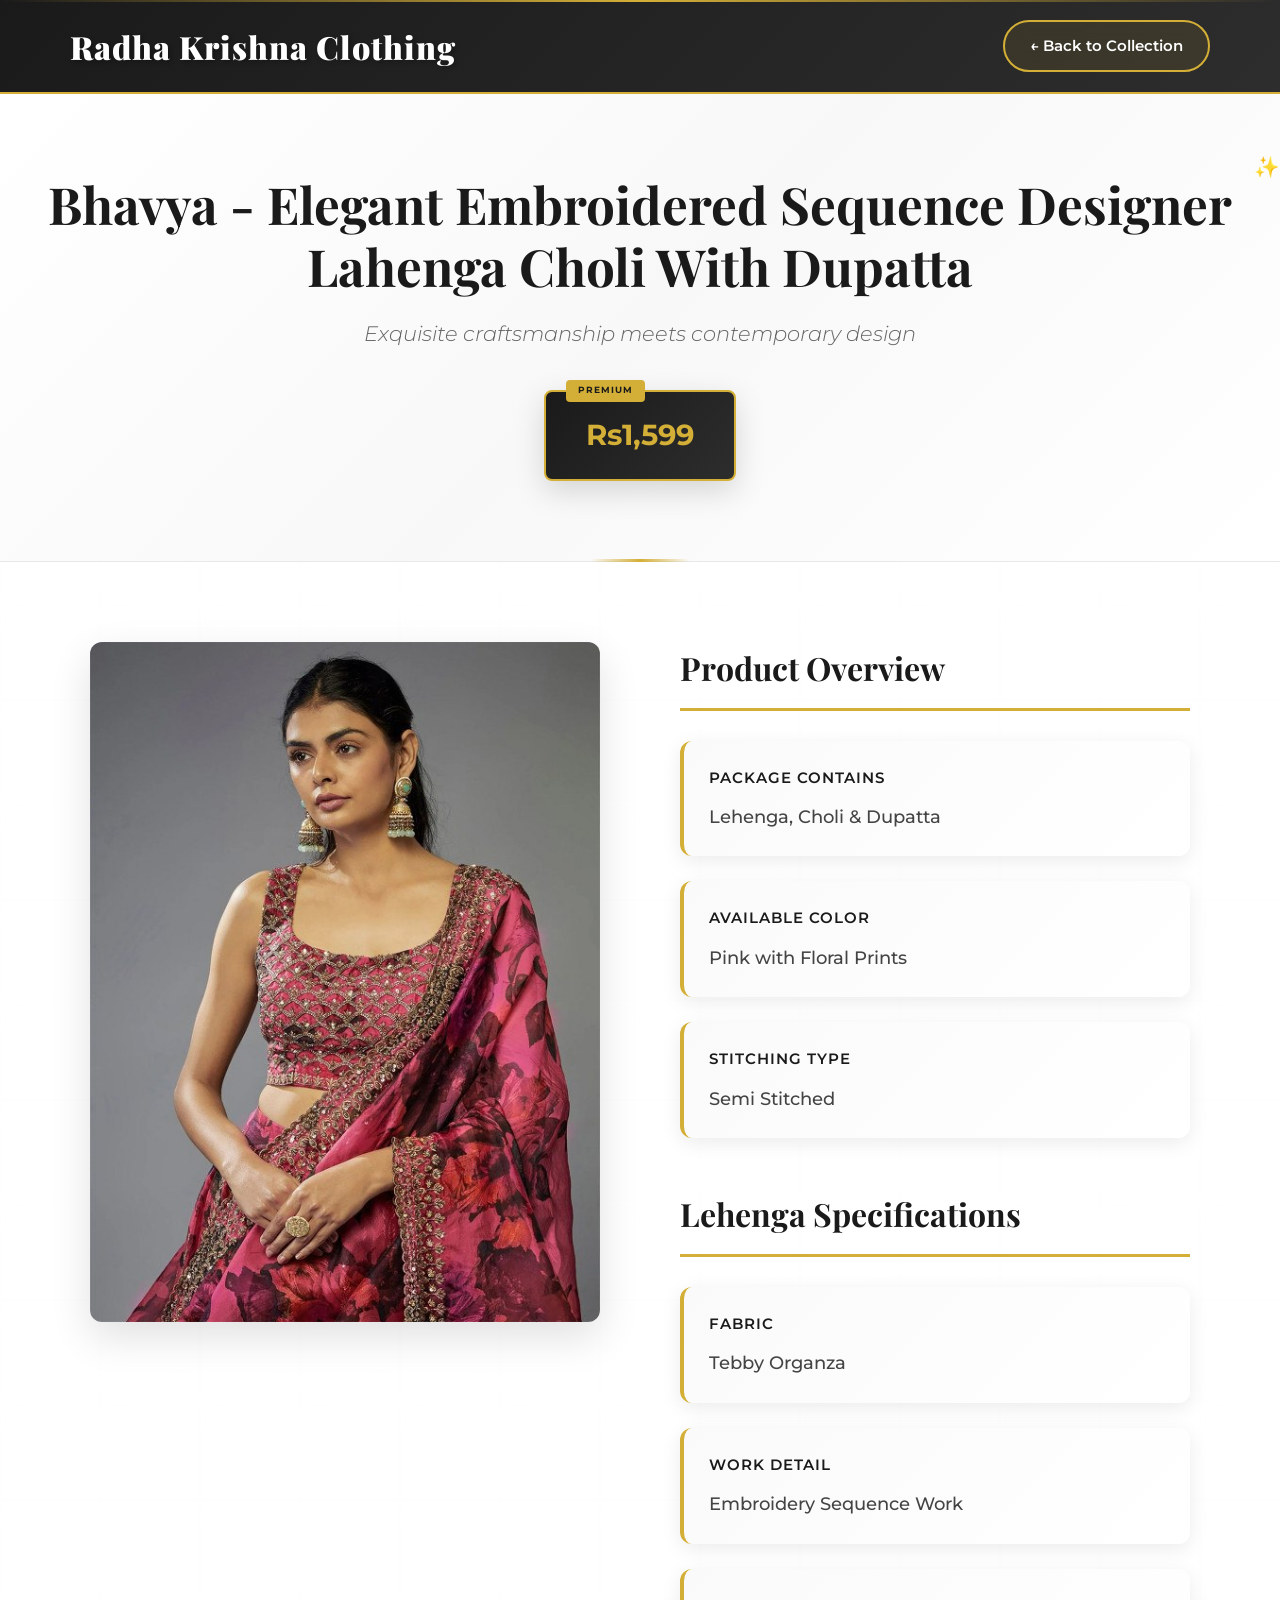
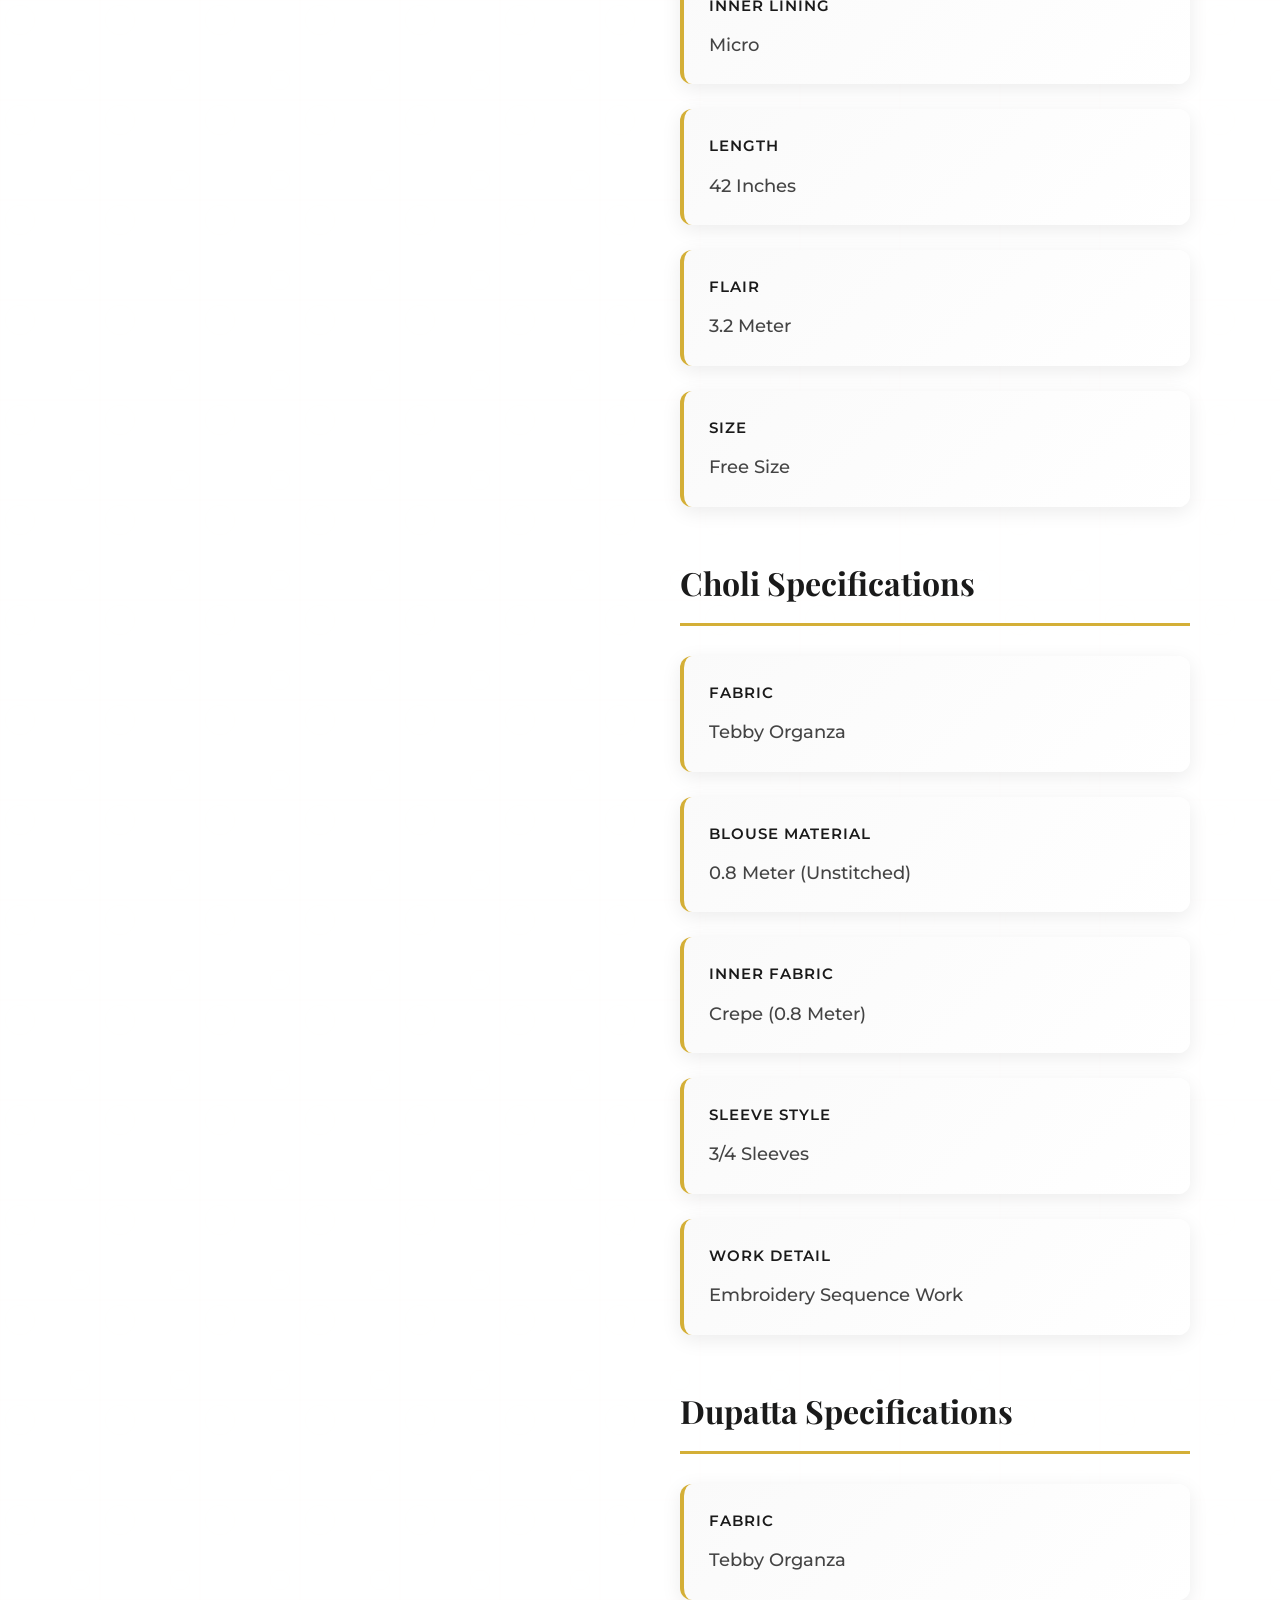
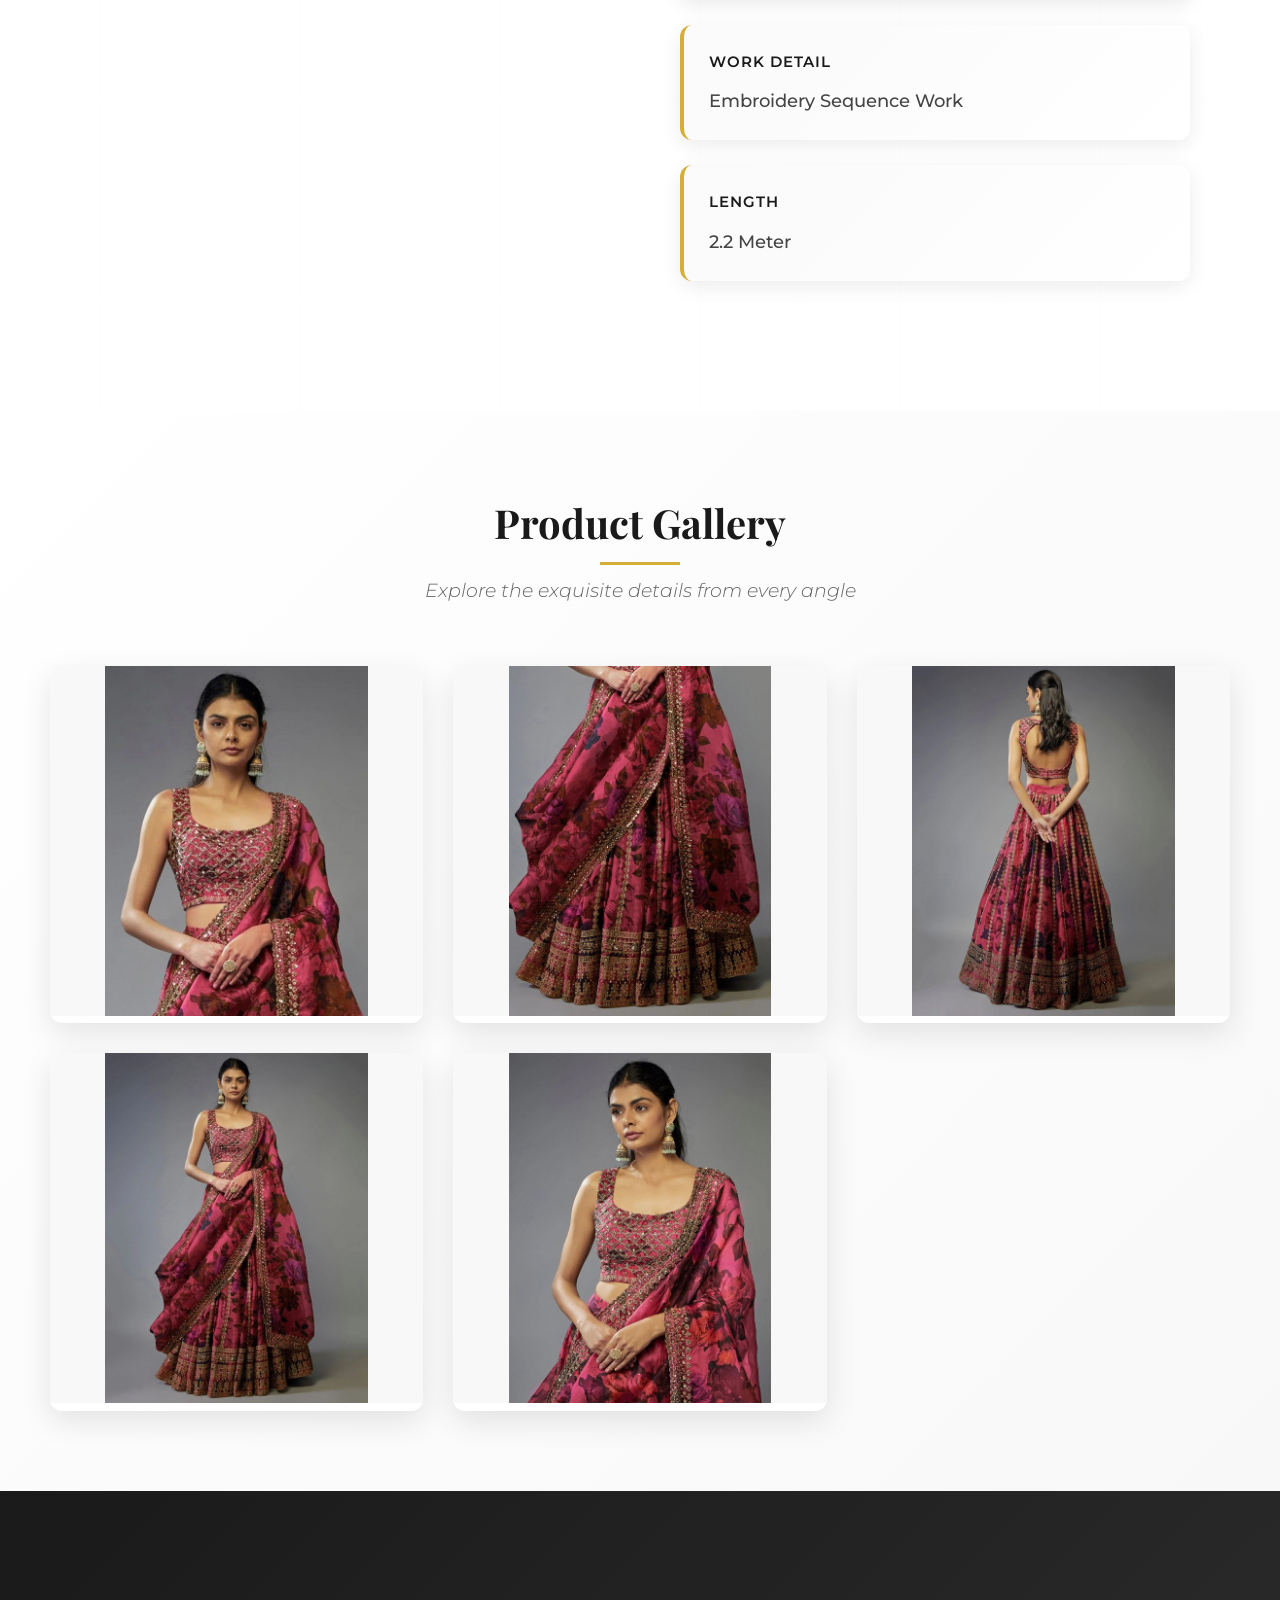
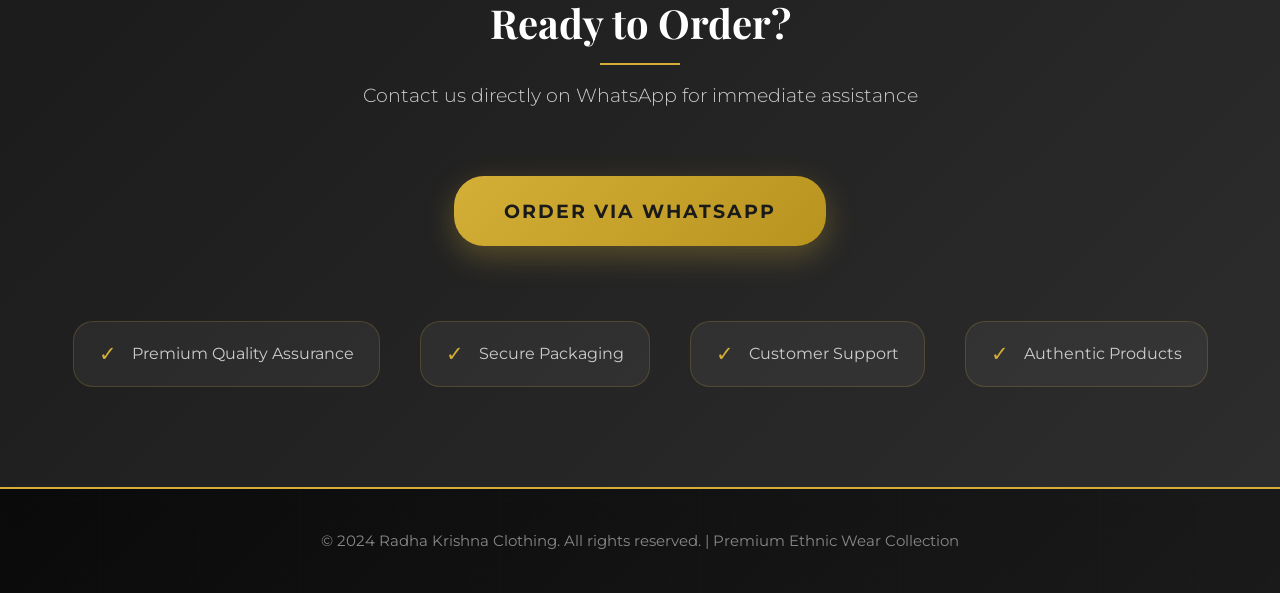
==== commit 31860222: "Update p1.html" ====
--- a/p1.html
+++ b/p1.html
@@ -219,11 +219,15 @@
         .product-image img {
             width: 100%;
             height: auto;
+            max-height: 700px;
+            object-fit: contain;
+            object-position: center;
             border-radius: 12px;
             box-shadow: 0 15px 40px rgba(0,0,0,0.12);
             transition: all 0.4s ease;
             position: relative;
             z-index: 2;
+            background: #f8f8f8;
         }
 
         .product-image img:hover {
@@ -540,8 +544,10 @@
         .gallery-item img {
             width: 100%;
             height: 350px;
-            object-fit: cover;
+            object-fit: contain;
+            object-position: center;
             transition: transform 0.4s ease;
+            background: #f8f8f8;
         }
 
         .gallery-item:hover img {
@@ -613,8 +619,11 @@
         .lightbox img {
             max-width: 100%;
             max-height: 90vh;
+            object-fit: contain;
+            object-position: center;
             border-radius: 8px;
             box-shadow: 0 20px 60px rgba(0,0,0,0.5);
+            background: #fff;
         }
 
         .lightbox-close {
@@ -847,7 +856,7 @@
             
             <div class="gallery-grid">
                 <div class="gallery-item" onclick="openLightbox(0)">
-                    <img src="img/2jpg" alt="Front View">
+                    <img src="img/2.jpg" alt="Front View">
                     <div class="gallery-overlay">
                         <div class="gallery-overlay-title">Front View</div>
                         <div class="gallery-overlay-text">Elegant front design with intricate embroidery</div>
@@ -931,7 +940,7 @@
     <script>
         // Gallery images array
         const galleryImages = [
-            'img/2jpg',
+            'img/2.jpg',
             'img/6246607900415561503.jpg',
             'img/6246607900415561505.jpg',
             'img/6246607900415561507.jpg',
@@ -1001,3 +1010,4 @@
     </script>
 </body>
 </html>
+
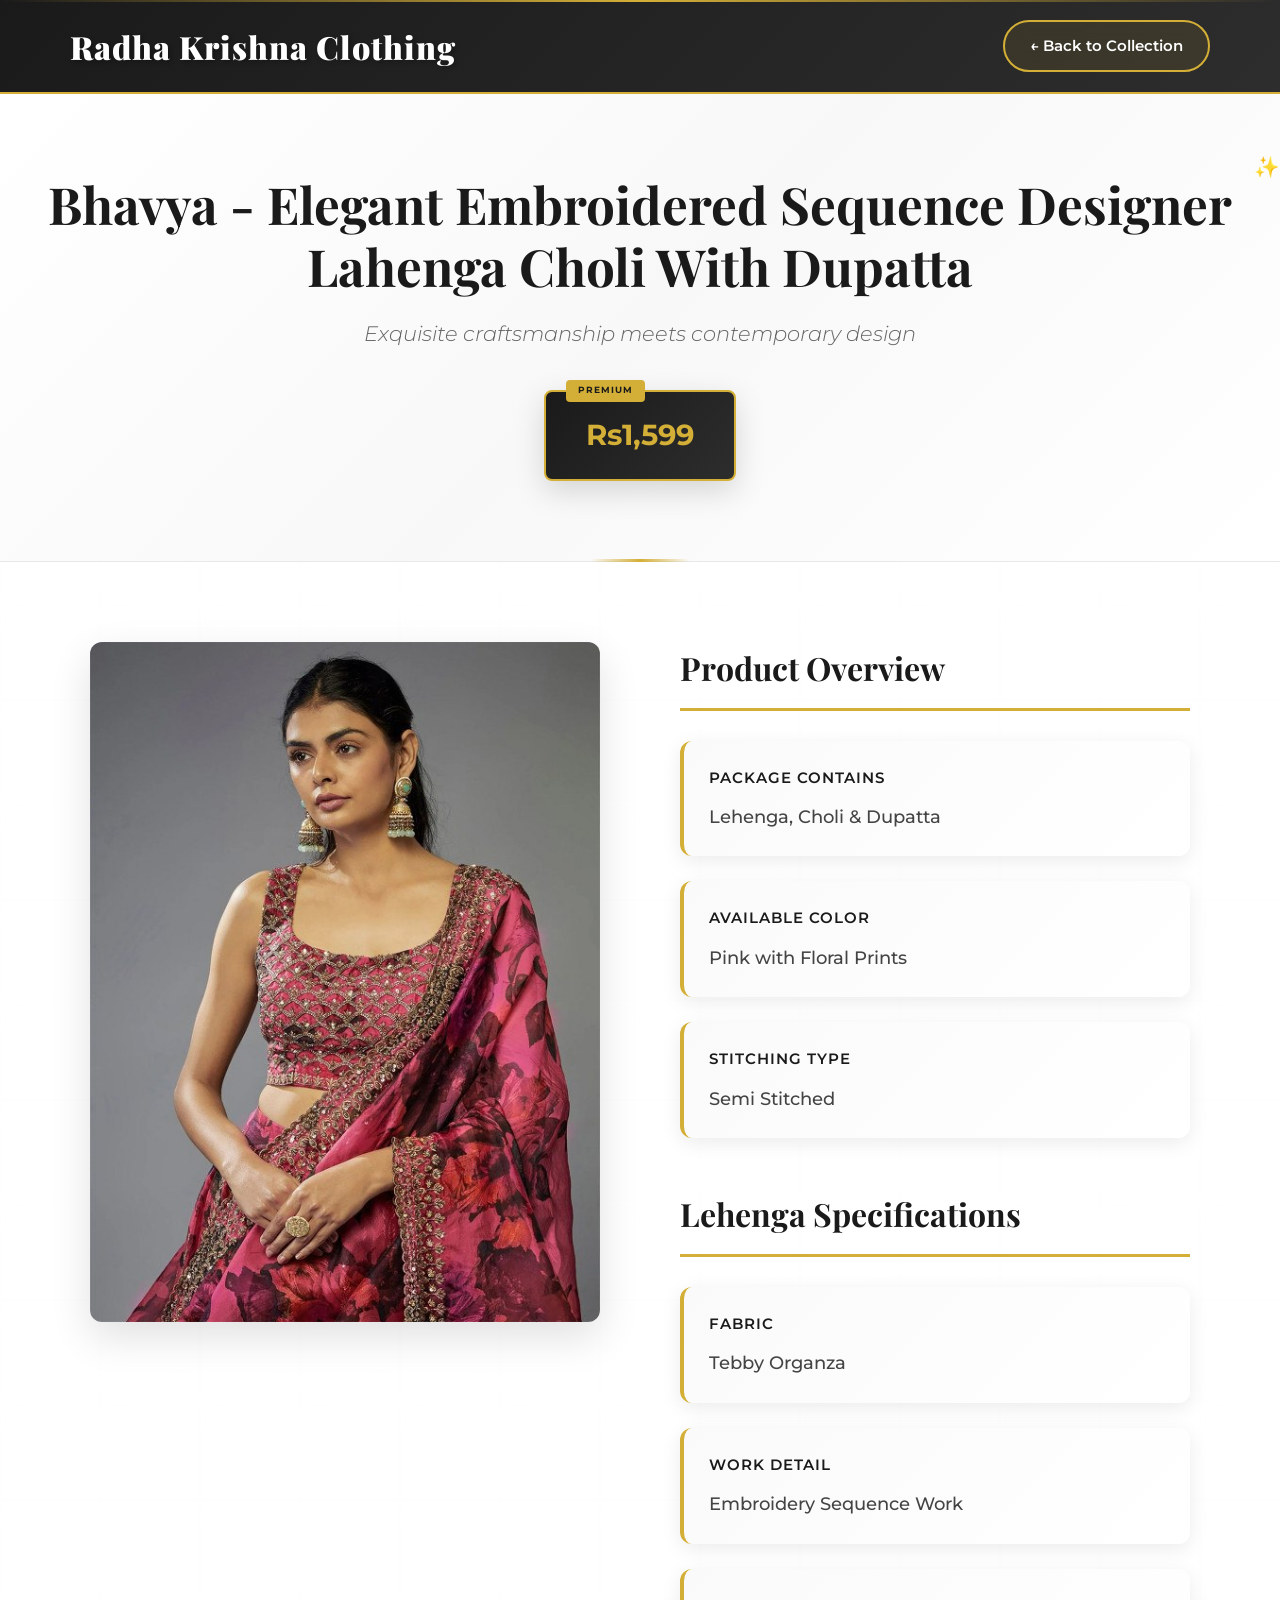
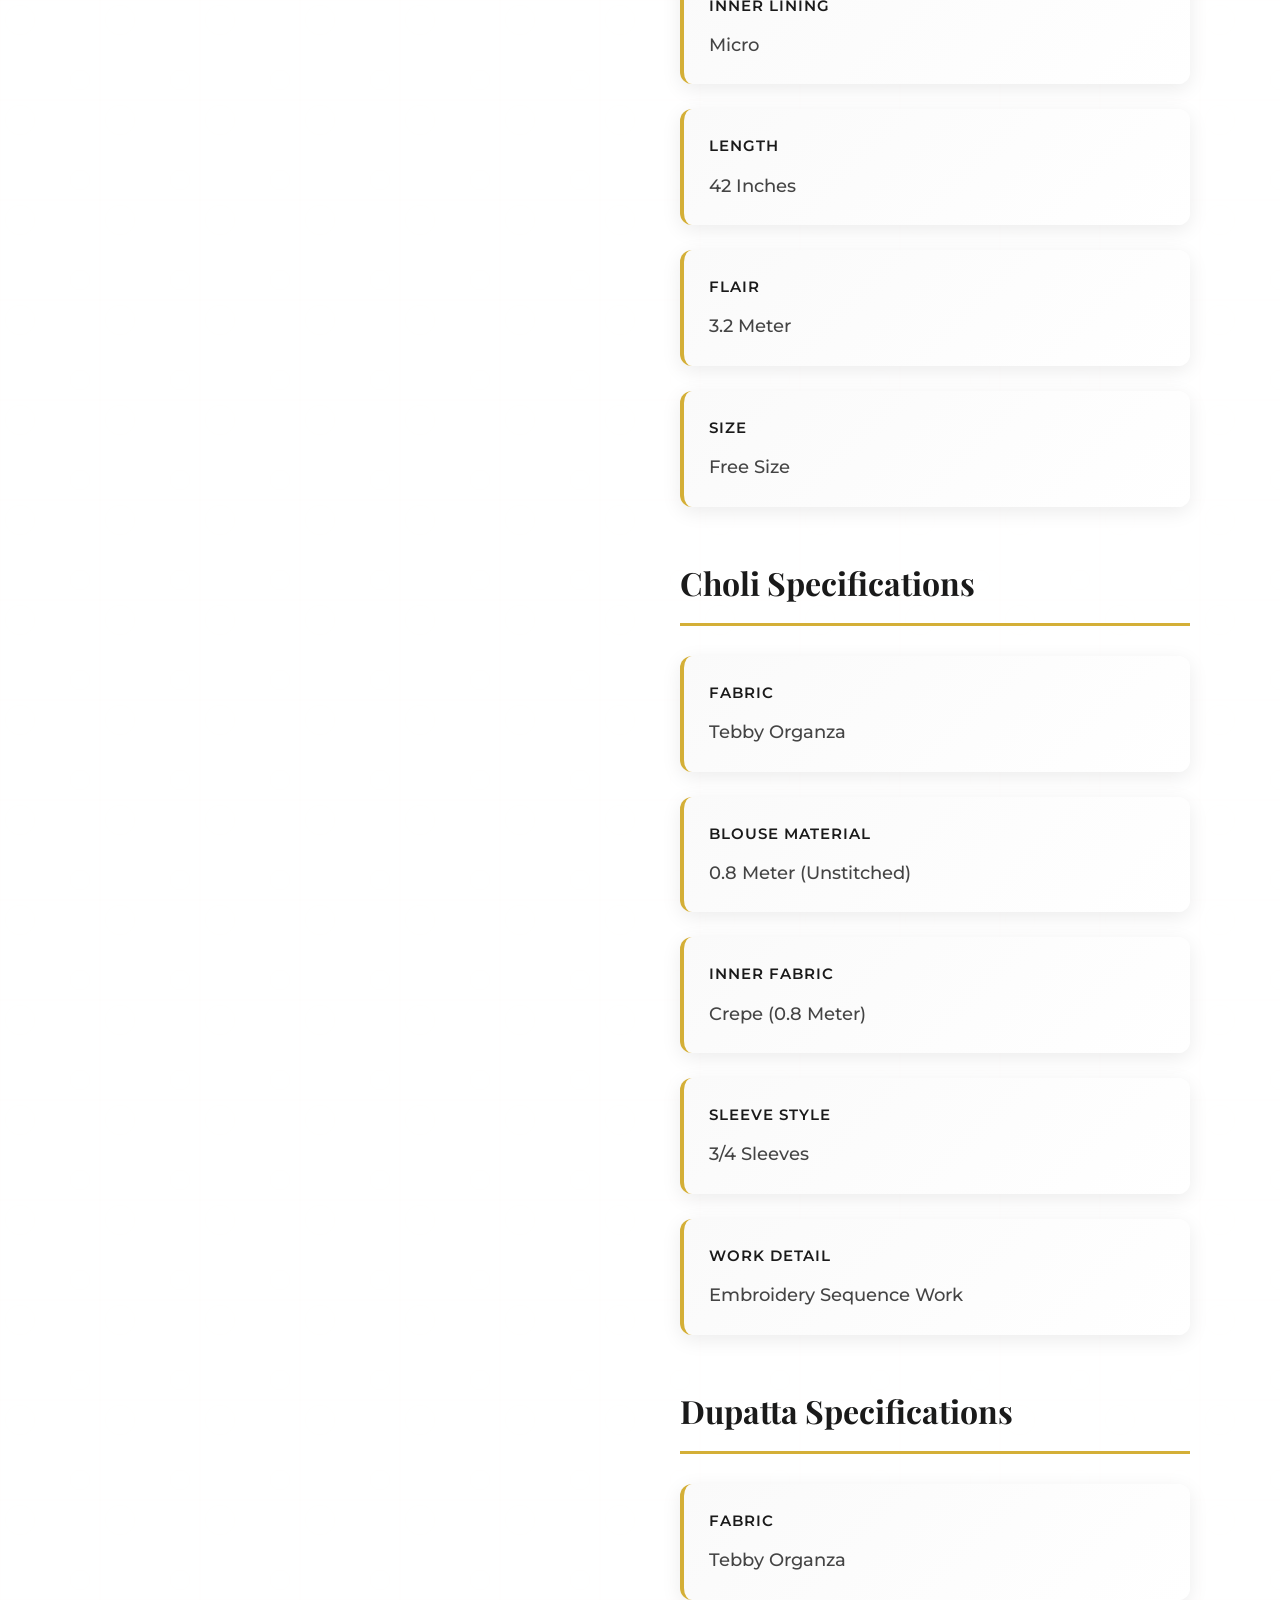
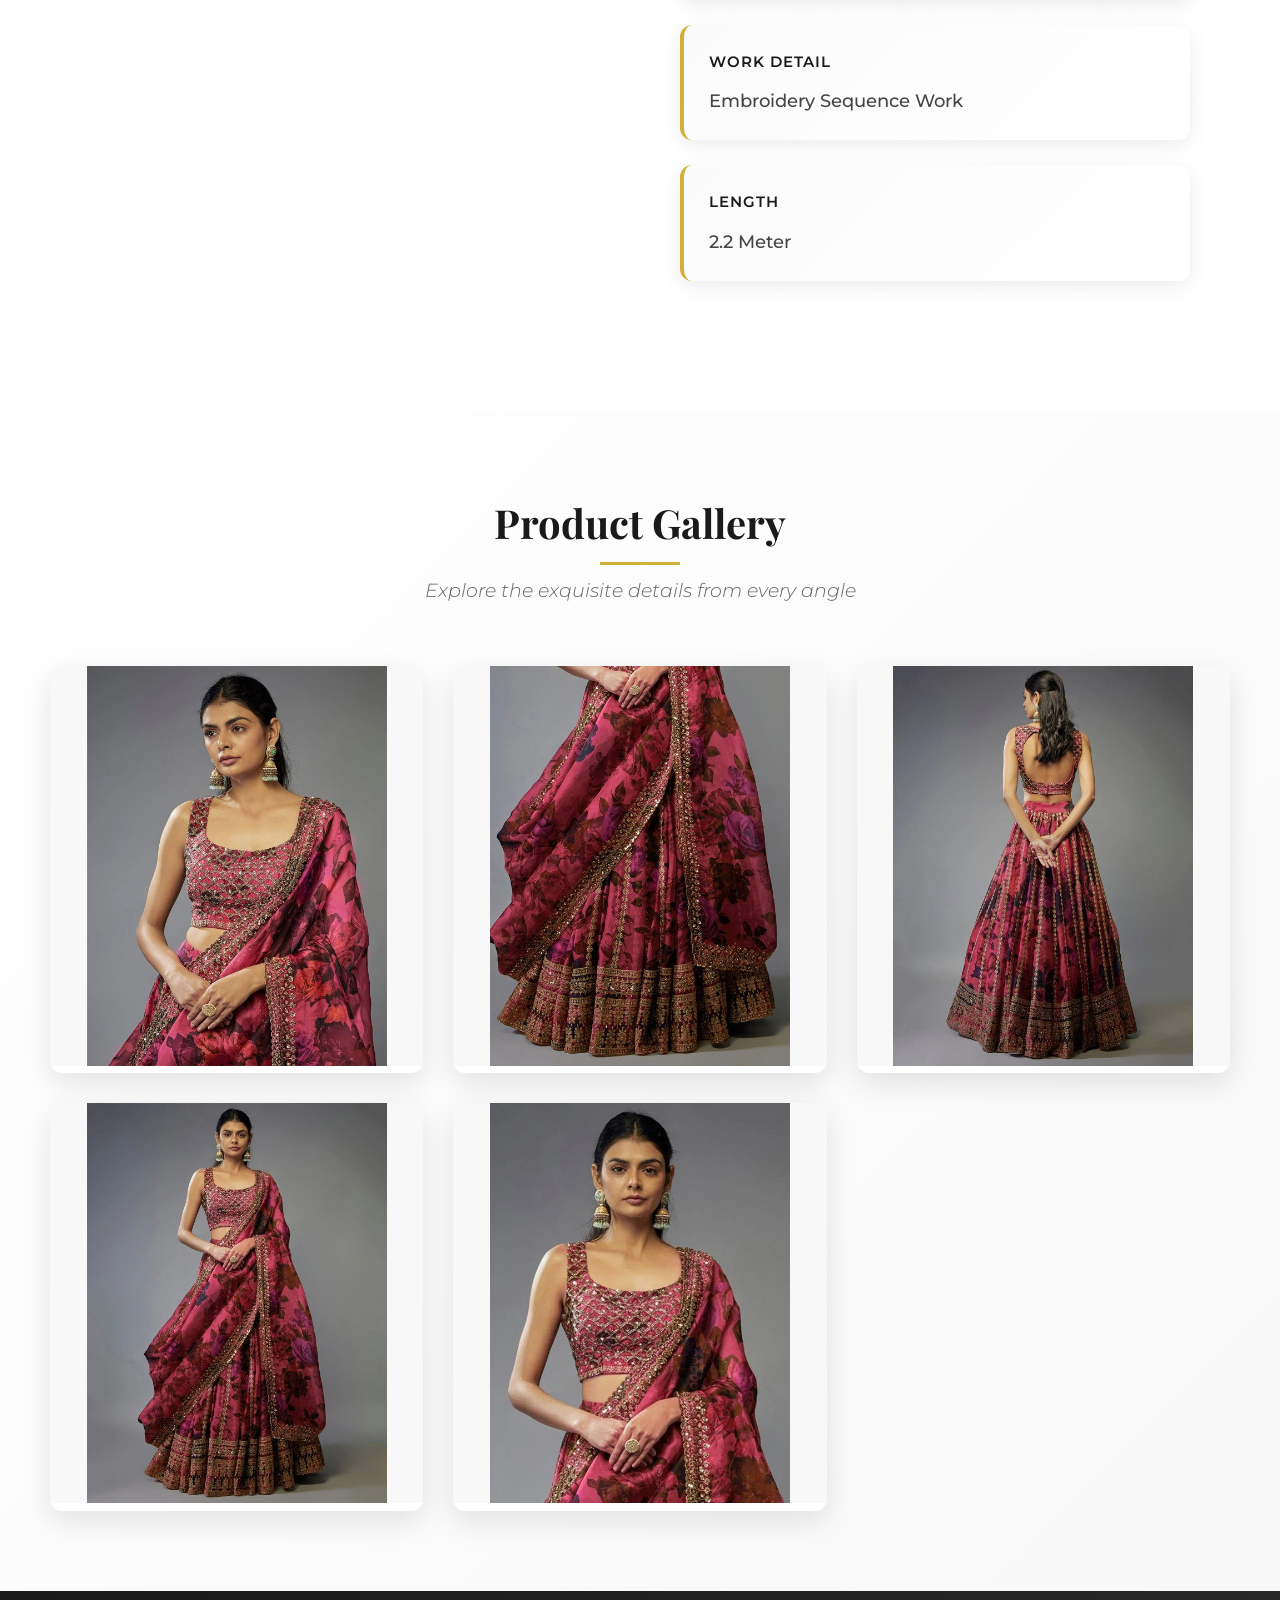
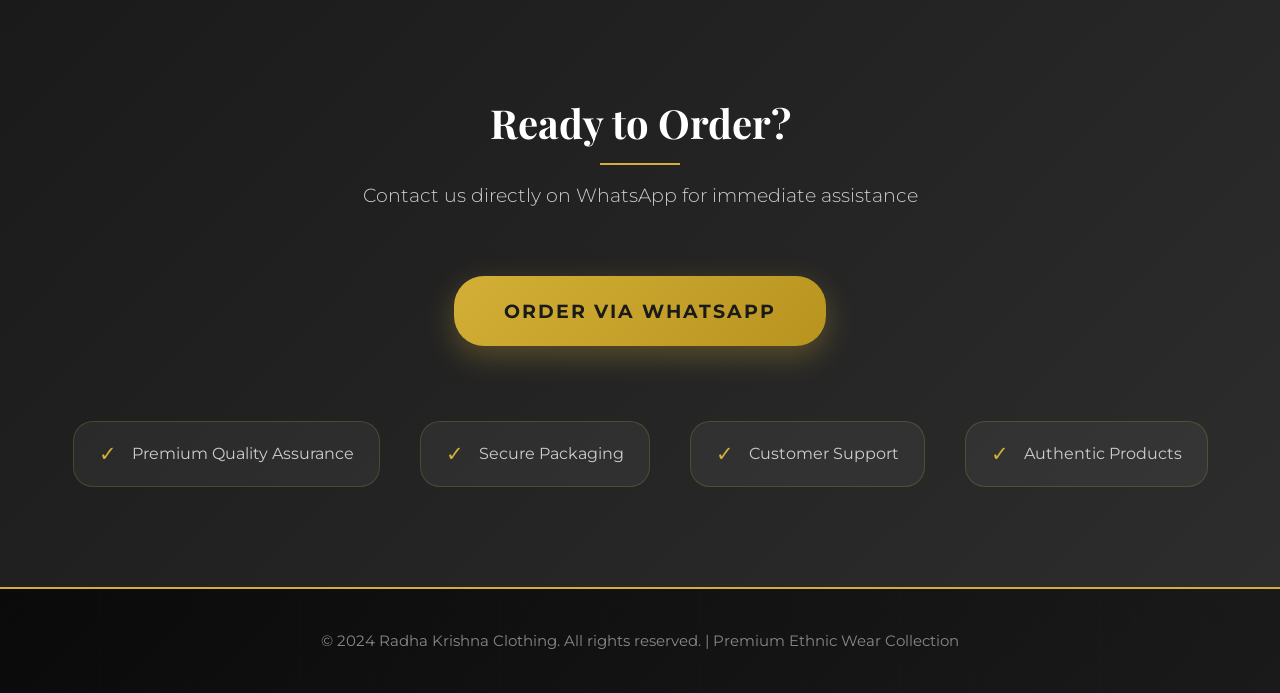
==== commit 3b66cbbd: "Update p1.html" ====
--- a/p1.html
+++ b/p1.html
@@ -543,7 +543,7 @@
 
         .gallery-item img {
             width: 100%;
-            height: 350px;
+            height: 400px;
             object-fit: contain;
             object-position: center;
             transition: transform 0.4s ease;
@@ -692,6 +692,16 @@
             .order-section {
                 padding: 80px 30px;
             }
+
+            .product-image {
+                min-width: 100%;
+                width: 100%;
+            }
+
+            .product-image img {
+                max-height: 500px;
+                width: 100%;
+            }
         }
 
         @media (max-width: 480px) {
@@ -718,7 +728,7 @@
             }
 
             .gallery-item img {
-                height: 250px;
+                height: 300px;
             }
 
             .lightbox-close {
@@ -729,6 +739,25 @@
             .lightbox-nav {
                 font-size: 2em;
                 padding: 15px;
+            }
+
+            .product-image {
+                min-width: 100%;
+                width: 100%;
+            }
+
+            .product-image img {
+                max-height: 400px;
+                width: 100%;
+            }
+
+            .gallery-item {
+                width: 100%;
+            }
+
+            .gallery-item img {
+                width: 100%;
+                height: 250px;
             }
         }
     </style>
@@ -856,7 +885,7 @@
             
             <div class="gallery-grid">
                 <div class="gallery-item" onclick="openLightbox(0)">
-                    <img src="img/2.jpg" alt="Front View">
+                    <img src="img/1.jpg" alt="Front View">
                     <div class="gallery-overlay">
                         <div class="gallery-overlay-title">Front View</div>
                         <div class="gallery-overlay-text">Elegant front design with intricate embroidery</div>
@@ -888,7 +917,7 @@
                 </div>
                 
                 <div class="gallery-item" onclick="openLightbox(4)">
-                    <img src="img/1.jpg" alt="Embroidery Detail">
+                    <img src="img/2.jpg" alt="Embroidery Detail">
                     <div class="gallery-overlay">
                         <div class="gallery-overlay-title">Embroidery Detail</div>
                         <div class="gallery-overlay-text">Close-up of intricate sequence work</div>
@@ -940,11 +969,11 @@
     <script>
         // Gallery images array
         const galleryImages = [
-            'img/2.jpg',
+            'img/1.jpg',
             'img/6246607900415561503.jpg',
             'img/6246607900415561505.jpg',
             'img/6246607900415561507.jpg',
-            'img/1.jpg'
+            'img/2.jpg'
         ];
 
         let currentImageIndex = 0;
@@ -1010,4 +1039,3 @@
     </script>
 </body>
 </html>
-
